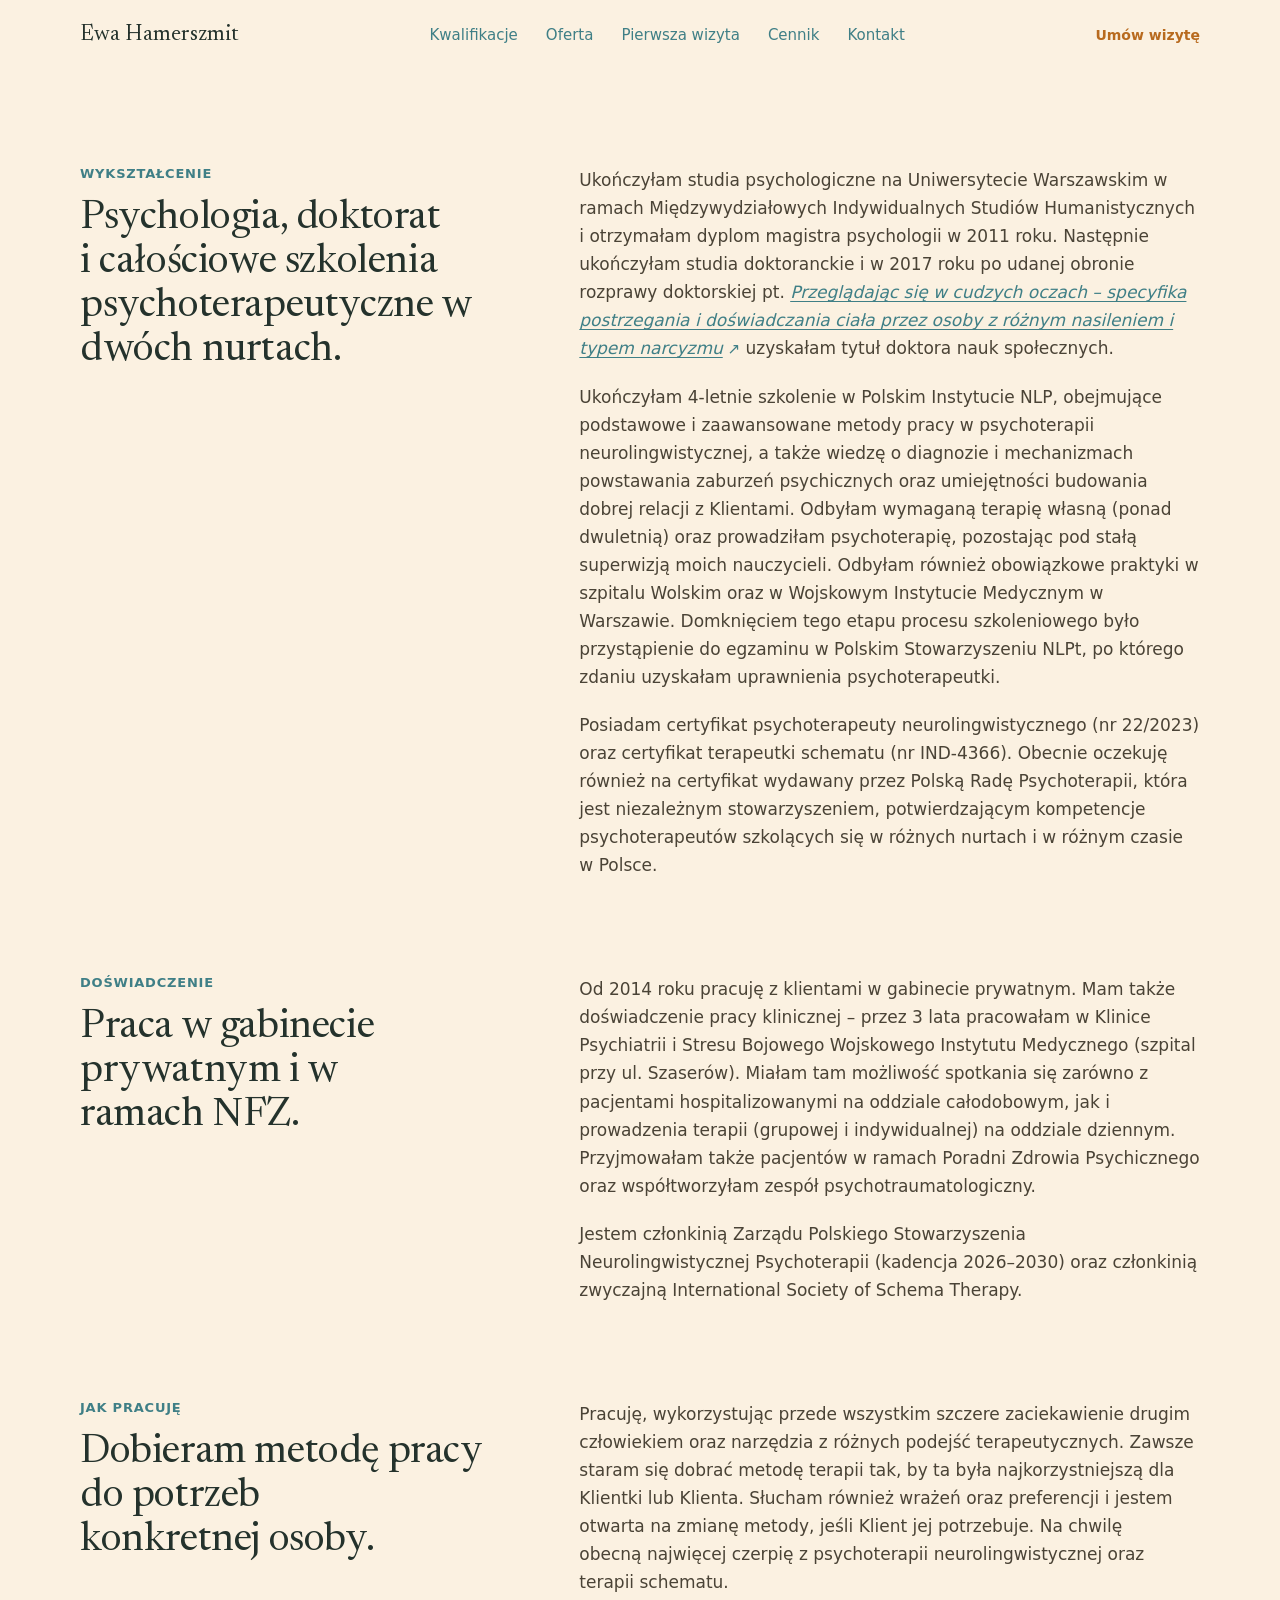
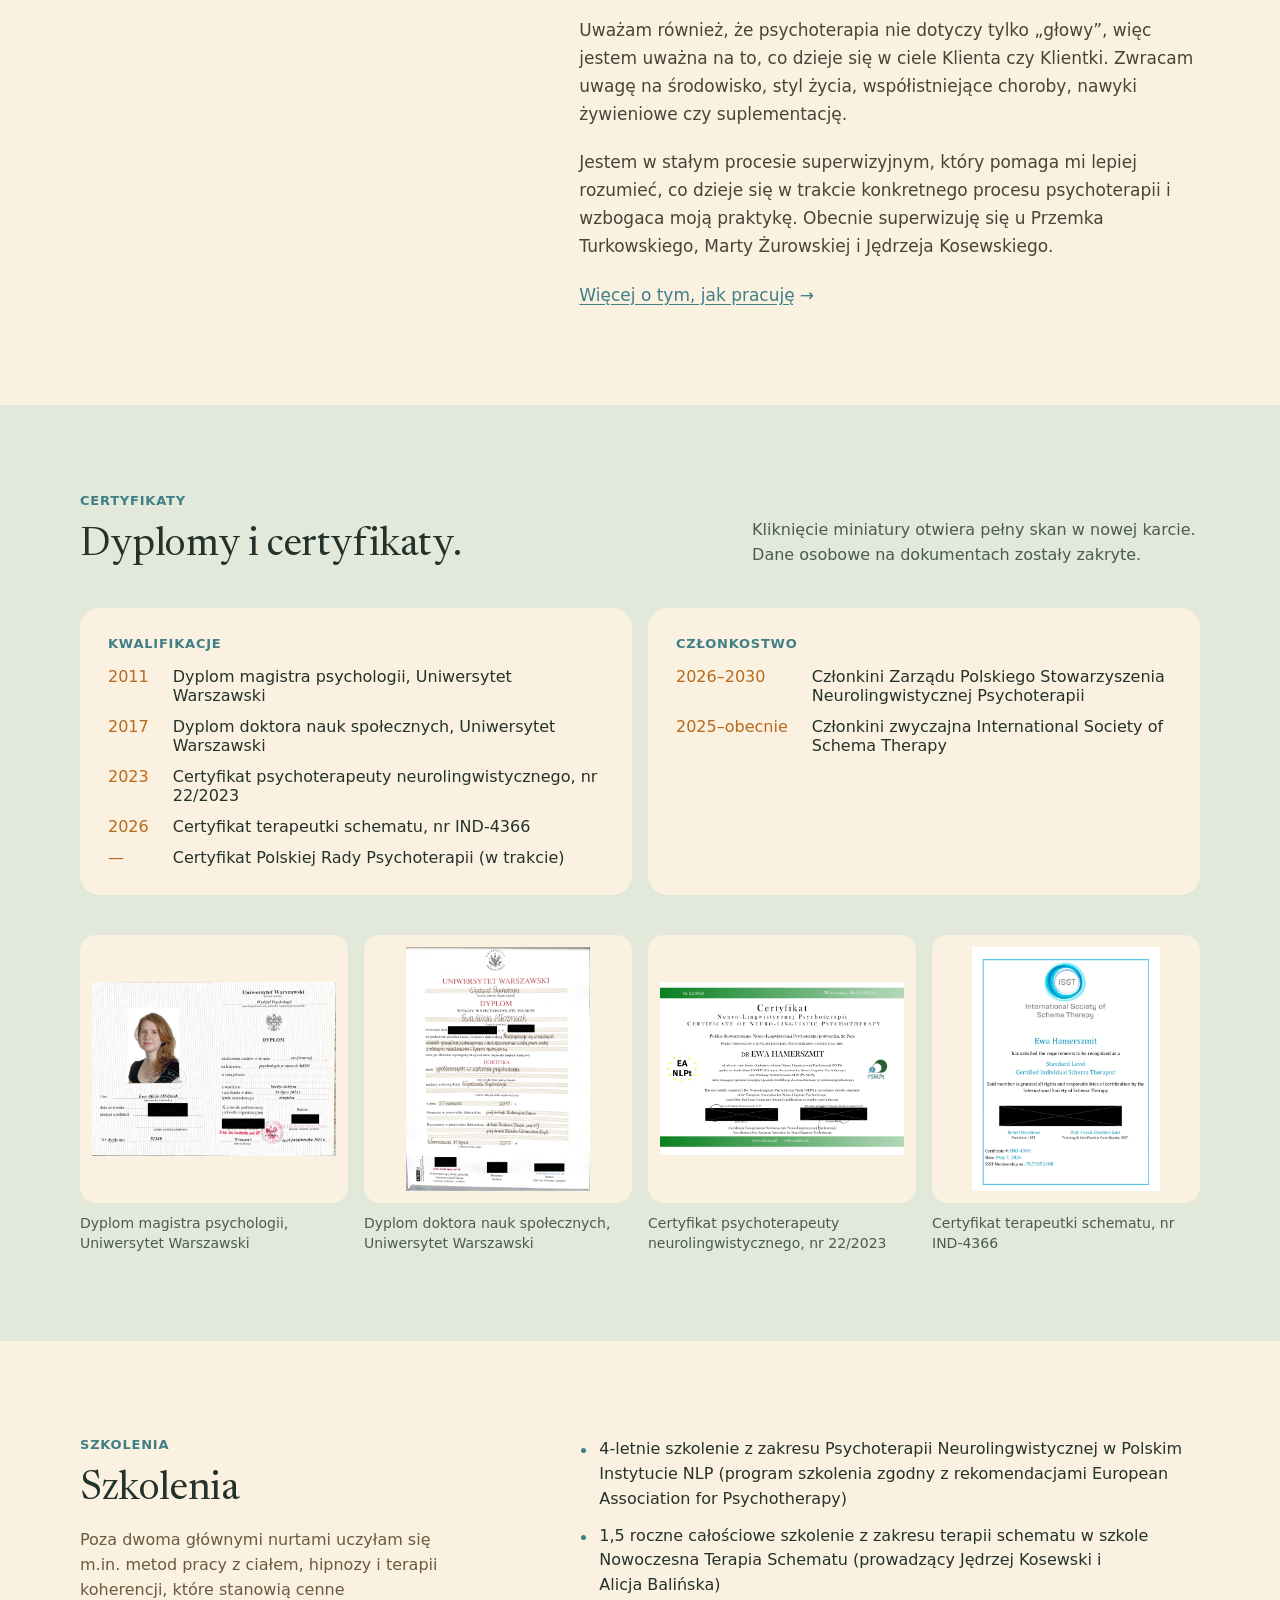
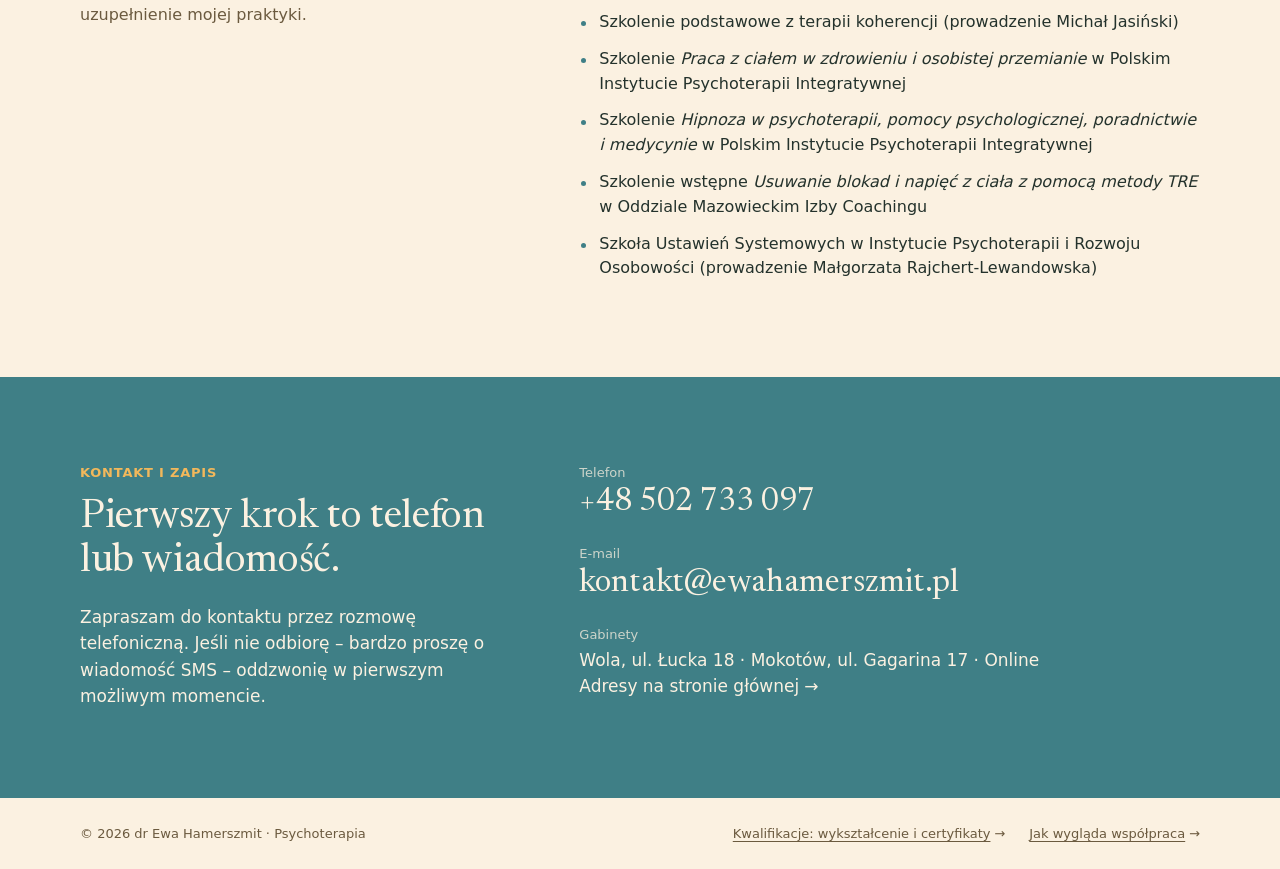
==== kwalifikacje.html @ ce5ca863 "Podstrona Kwalifikacje (dawniej O mnie), odstęp przy skoku do kotwic - o-mnie.html → kwalifikacje.ht" ====
<!DOCTYPE html>
<html lang="pl">
<head>
<meta charset="utf-8">
<meta name="viewport" content="width=device-width, initial-scale=1">

<title>Kwalifikacje — dr Ewa Hamerszmit, psycholog i psychoterapeutka</title>
<meta name="description" content="Wykształcenie, certyfikaty, szkolenia i doświadczenie kliniczne dr Ewy Hamerszmit, psycholog i psychoterapeutki (psychoterapia neurolingwistyczna, terapia schematu). Warszawa i online.">

<!-- TODO: klientka — domena ewahamerszmit.pl jeszcze niekupiona (canonical, og:url, og:image, JSON-LD) -->
<link rel="canonical" href="https://ewahamerszmit.pl/kwalifikacje.html">

<meta property="og:type" content="profile">
<meta property="og:locale" content="pl_PL">
<meta property="og:title" content="Kwalifikacje — dr Ewa Hamerszmit, psycholog i psychoterapeutka">
<meta property="og:description" content="Wykształcenie, certyfikaty, szkolenia i doświadczenie kliniczne. Psychoterapia neurolingwistyczna i terapia schematu, Warszawa i online.">
<meta property="og:url" content="https://ewahamerszmit.pl/kwalifikacje.html">
<meta property="og:image" content="https://ewahamerszmit.pl/og-image.png">
<meta name="twitter:card" content="summary">

<meta name="theme-color" content="#FBF1E1">
<link rel="icon" href="favicon.svg" type="image/svg+xml">

<link rel="preload" href="fonts/newsreader-latin.woff2" as="font" type="font/woff2" crossorigin>
<link rel="preload" href="fonts/figtree-latin.woff2" as="font" type="font/woff2" crossorigin>
<link rel="stylesheet" href="css/fonts.css">
<link rel="stylesheet" href="css/styles.css">
<script src="js/nav.js" defer></script>

<script type="application/ld+json">
{
  "@context": "https://schema.org",
  "@type": "ProfilePage",
  "url": "https://ewahamerszmit.pl/kwalifikacje.html",
  "name": "Kwalifikacje — dr Ewa Hamerszmit",
  "inLanguage": "pl",
  "mainEntity": {
    "@type": "Person",
    "@id": "https://ewahamerszmit.pl/#ewa-hamerszmit",
    "name": "Ewa Hamerszmit",
    "honorificPrefix": "dr",
    "jobTitle": "Psycholog, psychoterapeutka",
    "worksFor": { "@id": "https://ewahamerszmit.pl/#gabinet" },
    "alumniOf": { "@type": "CollegeOrUniversity", "name": "Uniwersytet Warszawski" },
    "hasCredential": [
      {
        "@type": "EducationalOccupationalCredential",
        "name": "Certyfikat psychoterapeuty neurolingwistycznego",
        "credentialCategory": "certyfikat",
        "identifier": "22/2023"
      },
      {
        "@type": "EducationalOccupationalCredential",
        "name": "Certyfikat terapeutki schematu",
        "credentialCategory": "certyfikat",
        "identifier": "IND-4366"
      }
    ],
    "memberOf": [
      { "@type": "Organization", "name": "Polskie Stowarzyszenie Neurolingwistycznej Psychoterapii" },
      { "@type": "Organization", "name": "International Society of Schema Therapy" }
    ],
    "knowsAbout": ["Psychoterapia neurolingwistyczna", "Terapia schematu"]
  }
}
</script>
</head>
<body>

<a class="skip-link" href="#tresc">Przejdź do treści</a>

<header>
  <nav class="nav wrap" id="nawigacja" aria-label="Główna nawigacja">
    <a class="nav__logo" href="index.html">Ewa Hamerszmit</a>

    <ul class="nav__links" id="menu">
      <li><a href="kwalifikacje.html" aria-current="page">Kwalifikacje</a></li>
      <li><a href="index.html#oferta">Oferta</a></li>
      <li><a href="wspolpraca.html">Pierwsza wizyta</a></li>
      <li><a href="index.html#cennik">Cennik</a></li>
      <li><a href="index.html#gabinety">Kontakt</a></li>
    </ul>

    <div class="nav__actions">
      <a class="nav__cta" href="index.html#kontakt">Umów wizytę</a>
      <!-- Przycisk menu mobilnego: odsłaniany przez js/nav.js (bez JS pozostaje ukryty) -->
      <button class="nav__toggle" type="button" aria-expanded="false" aria-controls="menu" hidden>
        <span class="nav__toggle-bars" aria-hidden="true"></span>
        <span class="visually-hidden">Menu</span>
      </button>
    </div>
  </nav>
</header>

<main id="tresc" tabindex="-1">

  <h1 class="visually-hidden">Kwalifikacje: dr Ewa Hamerszmit, psycholog i psychoterapeutka</h1>
  <!-- ===== Wykształcenie ===== -->
  <section id="wyksztalcenie" class="wrap g2 sec" aria-labelledby="wyksztalcenie-title">
    <div>
      <p class="eyebrow">WYKSZTAŁCENIE</p>
      <h2 class="h2 why__title" id="wyksztalcenie-title">Psychologia, doktorat i&nbsp;całościowe szkolenia psychoterapeutyczne w dwóch nurtach.</h2>
    </div>
    <div class="about__body">
      <p>Ukończyłam studia psychologiczne na Uniwersytecie Warszawskim w ramach Międzywydziałowych Indywidualnych Studiów Humanistycznych i otrzymałam dyplom magistra psychologii w 2011 roku. Następnie ukończyłam studia doktoranckie i w 2017 roku po udanej obronie rozprawy doktorskiej pt. <a class="link-ext" href="https://psych.strony.uw.edu.pl/wp-content/uploads/sites/98/2017/01/Streszczenie-27.pdf" rel="noopener"><cite>Przeglądając się w cudzych oczach – specyfika postrzegania i doświadczania ciała przez osoby z różnym nasileniem i typem narcyzmu</cite></a> uzyskałam tytuł doktora nauk społecznych.</p>
      <p>Ukończyłam 4-letnie szkolenie w Polskim Instytucie NLP, obejmujące podstawowe i zaawansowane metody pracy w psychoterapii neurolingwistycznej, a także wiedzę o diagnozie i mechanizmach powstawania zaburzeń psychicznych oraz umiejętności budowania dobrej relacji z Klientami. Odbyłam wymaganą terapię własną (ponad dwuletnią) oraz prowadziłam psychoterapię, pozostając pod stałą superwizją moich nauczycieli. Odbyłam również obowiązkowe praktyki w szpitalu Wolskim oraz w Wojskowym Instytucie Medycznym w Warszawie. Domknięciem tego etapu procesu szkoleniowego było przystąpienie do egzaminu w Polskim Stowarzyszeniu NLPt, po którego zdaniu uzyskałam uprawnienia psychoterapeutki.</p>
      <p>Posiadam certyfikat psychoterapeuty neurolingwistycznego (nr 22/2023) oraz certyfikat terapeutki schematu (nr IND-4366). Obecnie oczekuję również na certyfikat wydawany przez Polską Radę Psychoterapii, która jest niezależnym stowarzyszeniem, potwierdzającym kompetencje psychoterapeutów szkolących się w różnych nurtach i w różnym czasie w Polsce.</p>
    </div>
  </section>

  <!-- ===== Doświadczenie ===== -->
  <section id="doswiadczenie" class="wrap g2 sec--bottom" aria-labelledby="praktyka-title">
    <div>
      <p class="eyebrow">DOŚWIADCZENIE</p>
      <h2 class="h2 why__title" id="praktyka-title">Praca w gabinecie prywatnym i w ramach NFZ.</h2>
    </div>
    <div class="about__body">
      <!-- TODO: klientka — potwierdzić nazwę: w tekście źródłowym raz „Wojskowy”, raz „Warszawski Instytut Medyczny” (szpital przy ul. Szaserów to Wojskowy Instytut Medyczny) -->
      <p>Od 2014 roku pracuję z klientami w gabinecie prywatnym. Mam także doświadczenie pracy klinicznej – przez 3 lata pracowałam w Klinice Psychiatrii i Stresu Bojowego Wojskowego Instytutu Medycznego (szpital przy ul. Szaserów). Miałam tam możliwość spotkania się zarówno z pacjentami hospitalizowanymi na oddziale całodobowym, jak i prowadzenia terapii (grupowej i indywidualnej) na oddziale dziennym. Przyjmowałam także pacjentów w ramach Poradni Zdrowia Psychicznego oraz współtworzyłam zespół psychotraumatologiczny.</p>
      <p>Jestem członkinią Zarządu Polskiego Stowarzyszenia Neurolingwistycznej Psychoterapii (kadencja 2026–2030) oraz członkinią zwyczajną International Society of Schema Therapy.</p>
    </div>
  </section>

  <!-- ===== Jak pracuję ===== -->
  <section id="jak-pracuje" class="wrap g2 sec--bottom" aria-labelledby="jak-pracuje-title">
    <div>
      <p class="eyebrow">JAK PRACUJĘ</p>
      <h2 class="h2 why__title" id="jak-pracuje-title">Dobieram metodę pracy do potrzeb konkretnej&nbsp;osoby.</h2>
    </div>
    <div class="about__body">
      <p>Pracuję, wykorzystując przede wszystkim szczere zaciekawienie drugim człowiekiem oraz narzędzia z różnych podejść terapeutycznych. Zawsze staram się dobrać metodę terapii tak, by ta była najkorzystniejszą dla Klientki lub Klienta. Słucham również wrażeń oraz preferencji i jestem otwarta na zmianę metody, jeśli Klient jej potrzebuje. Na chwilę obecną najwięcej czerpię z psychoterapii neurolingwistycznej oraz terapii schematu.</p>
      <p>Uważam również, że psychoterapia nie dotyczy tylko „głowy”, więc jestem uważna na to, co dzieje się w ciele Klienta czy Klientki. Zwracam uwagę na środowisko, styl życia, współistniejące choroby, nawyki żywieniowe czy suplementację.</p>
      <p>Jestem w stałym procesie superwizyjnym, który pomaga mi lepiej rozumieć, co dzieje się w trakcie konkretnego procesu psychoterapii i wzbogaca moją praktykę. Obecnie superwizuję się u Przemka Turkowskiego, Marty Żurowskiej i Jędrzeja Kosewskiego.</p>
      <p><a class="link-page" href="index.html#jak-pracuje">Więcej o tym, jak pracuję</a></p>
    </div>
  </section>

  <!-- ===== Dyplomy i certyfikaty (pas pełnej szerokości, jak Oferta) ===== -->
  <section id="certyfikaty" class="band band--mint" aria-labelledby="certyfikaty-title">
    <div class="wrap">
      <div class="offer__head">
        <div>
          <p class="eyebrow">CERTYFIKATY</p>
          <h2 class="h2" id="certyfikaty-title">Dyplomy i&nbsp;certyfikaty.</h2>
        </div>
        <p class="offer__intro">Kliknięcie miniatury otwiera pełny skan w nowej karcie. Dane osobowe na dokumentach zostały zakryte.</p>
      </div>

      <div class="offer offer--2">
        <div class="card">
          <h3 class="eyebrow" id="kwalifikacje-title">KWALIFIKACJE</h3>
          <dl class="edu__list" aria-labelledby="kwalifikacje-title">
            <dt>2011</dt>
            <dd>Dyplom magistra psychologii, Uniwersytet Warszawski</dd>
            <dt>2017</dt>
            <dd>Dyplom doktora nauk społecznych, Uniwersytet Warszawski</dd>
            <dt>2023</dt>
            <dd>Certyfikat psychoterapeuty neurolingwistycznego, nr 22/2023</dd>
            <dt>2026</dt>
            <dd>Certyfikat terapeutki schematu, nr IND-4366</dd>
            <!-- TODO: klientka — certyfikat Polskiej Rady Psychoterapii: po otrzymaniu wpisać rok i numer, dodać skan do galerii -->
            <dt>—</dt>
            <dd>Certyfikat Polskiej Rady Psychoterapii (w trakcie)</dd>
          </dl>
        </div>
        <div class="card">
          <h3 class="eyebrow" id="czlonkostwo-title">CZŁONKOSTWO</h3>
          <dl class="edu__list" aria-labelledby="czlonkostwo-title">
            <dt>2026–2030</dt>
            <dd>Członkini Zarządu Polskiego Stowarzyszenia Neurolingwistycznej Psychoterapii</dd>
            <dt>2025–obecnie</dt>
            <dd>Członkini zwyczajna International Society of Schema Therapy</dd>
          </dl>
        </div>
      </div>

      <!-- Skany: WebP spłaszczone z PDF-ów (zakrycia wtopione w obraz, bez metadanych). Oryginałów PDF nie dodawać do repo. -->
      <ul class="certs">
        <li>
          <figure class="cert">
            <a class="cert__thumb" href="img/certyfikaty/dyplom-magistra.webp" target="_blank" rel="noopener">
              <img src="img/certyfikaty/dyplom-magistra.webp" alt="" width="1600" height="1141" loading="lazy" decoding="async">
              <span class="visually-hidden">Skan: dyplom magistra psychologii (otwiera się w nowej karcie)</span>
            </a>
            <figcaption>Dyplom magistra psychologii, Uniwersytet Warszawski</figcaption>
          </figure>
        </li>
        <li>
          <figure class="cert">
            <a class="cert__thumb" href="img/certyfikaty/dyplom-doktora.webp" target="_blank" rel="noopener">
              <img src="img/certyfikaty/dyplom-doktora.webp" alt="" width="1207" height="1600" loading="lazy" decoding="async">
              <span class="visually-hidden">Skan: dyplom doktora nauk społecznych (otwiera się w nowej karcie)</span>
            </a>
            <figcaption>Dyplom doktora nauk społecznych, Uniwersytet Warszawski</figcaption>
          </figure>
        </li>
        <li>
          <figure class="cert">
            <a class="cert__thumb" href="img/certyfikaty/certyfikat-nlpt.webp" target="_blank" rel="noopener">
              <img src="img/certyfikaty/certyfikat-nlpt.webp" alt="" width="1600" height="1130" loading="lazy" decoding="async">
              <span class="visually-hidden">Skan: certyfikat psychoterapeuty neurolingwistycznego (otwiera się w nowej karcie)</span>
            </a>
            <figcaption>Certyfikat psychoterapeuty neurolingwistycznego, nr 22/2023</figcaption>
          </figure>
        </li>
        <li>
          <figure class="cert">
            <a class="cert__thumb" href="img/certyfikaty/certyfikat-terapia-schematu.webp" target="_blank" rel="noopener">
              <img src="img/certyfikaty/certyfikat-terapia-schematu.webp" alt="" width="1236" height="1600" loading="lazy" decoding="async">
              <span class="visually-hidden">Skan: certyfikat terapeutki schematu (otwiera się w nowej karcie)</span>
            </a>
            <figcaption>Certyfikat terapeutki schematu, nr IND-4366</figcaption>
          </figure>
        </li>
      </ul>
    </div>
  </section>

  <!-- ===== Szkolenia ===== -->
  <section id="szkolenia" class="wrap g2 sec" aria-labelledby="szkolenia-title">
    <div>
      <p class="eyebrow">SZKOLENIA</p>
      <h2 class="h2 why__title" id="szkolenia-title">Szkolenia</h2>
      <p class="why__note">Poza dwoma głównymi nurtami uczyłam się m.in. metod pracy z ciałem, hipnozy i terapii koherencji, które stanowią cenne uzupełnienie mojej praktyki.</p>
    </div>
    <ul class="bullets">
      <li>4-letnie szkolenie z zakresu Psychoterapii Neurolingwistycznej w Polskim Instytucie NLP (program szkolenia zgodny z rekomendacjami European Association for Psychotherapy)</li>
      <li>1,5 roczne całościowe szkolenie z zakresu terapii schematu w szkole Nowoczesna Terapia Schematu (prowadzący Jędrzej Kosewski i Alicja Balińska)</li>
      <li>Szkolenie podstawowe z terapii koherencji (prowadzenie Michał Jasiński)</li>
      <li>Szkolenie <cite>Praca z ciałem w zdrowieniu i osobistej przemianie</cite> w Polskim Instytucie Psychoterapii Integratywnej</li>

      <li>Szkolenie <cite>Hipnoza w psychoterapii, pomocy psychologicznej, poradnictwie i medycynie</cite> w Polskim Instytucie Psychoterapii Integratywnej</li>
      <li>Szkolenie wstępne <cite>Usuwanie blokad i napięć z ciała z pomocą metody TRE</cite> w Oddziale Mazowieckim Izby Coachingu</li>
      <li>Szkoła Ustawień Systemowych w Instytucie Psychoterapii i Rozwoju Osobowości (prowadzenie Małgorzata Rajchert-Lewandowska)</li>
    </ul>
  </section>

  <!-- ===== Kontakt (pas pełnej szerokości, jak #kontakt na stronie głównej) ===== -->
  <section id="kontakt" class="band band--teal" aria-labelledby="kontakt-title">
    <div class="wrap g2">
      <div>
        <p class="eyebrow eyebrow--on-teal">KONTAKT I ZAPIS</p>
        <h2 class="h2 contact__title" id="kontakt-title">Pierwszy krok to telefon lub&nbsp;wiadomość.</h2>
        <p class="contact__intro">Zapraszam do kontaktu przez rozmowę telefoniczną. Jeśli nie odbiorę – bardzo proszę o wiadomość SMS – oddzwonię w pierwszym możliwym momencie.</p>
      </div>
      <address class="contact__list">
        <div>
          <div class="contact__label">Telefon</div>
          <!-- TODO: klientka — potwierdzić, że numer BLIK to też numer kontaktowy -->
          <a class="contact__link" href="tel:+48502733097">+48 502 733 097</a>
        </div>
        <div>
          <div class="contact__label">E-mail</div>
          <!-- TODO: klientka — domena do kupienia; ustawić przekierowanie na skrzynkę Gmail -->
          <a class="contact__link contact__link--mail" href="mailto:kontakt@ewahamerszmit.pl">kontakt@ewahamerszmit.pl</a>
        </div>
        <div>
          <div class="contact__label">Gabinety</div>
          <div class="contact__address">Wola, ul. Łucka 18 · Mokotów, ul. Gagarina 17 · Online<br><a class="contact__more link-page" href="index.html#gabinety">Adresy na stronie głównej</a></div>
        </div>
      </address>
    </div>
  </section>

</main>

<footer class="footer">
  <span>© 2026 dr Ewa Hamerszmit · Psychoterapia</span>
  <nav class="footer__links" aria-label="Więcej informacji">
    <a class="link-page" href="kwalifikacje.html" aria-current="page">Kwalifikacje: wykształcenie i certyfikaty</a>
    <a class="link-page" href="wspolpraca.html">Jak wygląda współpraca</a>
  </nav>
</footer>

</body>
</html>
---- css/fonts.css ----
/*
  Fonty hostowane lokalnie (bez połączeń z Google Fonts).
  Źródło: Google Fonts (licencja SIL Open Font License 1.1), pliki woff2 typu variable.
  - Newsreader: oś opsz 6..72 (optical size, włączana automatycznie przez font-optical-sizing: auto),
    wght 300..600, kroje normal i italic.
  - Figtree: wght 400..600.
  Subsety: latin + latin-ext (polskie znaki ą ć ę ł ń ś ź ż są w latin-ext, „ó” w latin).
*/

/* Newsreader — normal, latin-ext */
@font-face {
  font-family: 'Newsreader';
  font-style: normal;
  font-weight: 300 600;
  font-display: swap;
  src: url('../fonts/newsreader-latin-ext.woff2') format('woff2');
  unicode-range: U+0100-02BA, U+02BD-02C5, U+02C7-02CC, U+02CE-02D7, U+02DD-02FF, U+0304, U+0308, U+0329, U+1D00-1DBF, U+1E00-1E9F, U+1EF2-1EFF, U+2020, U+20A0-20AB, U+20AD-20C0, U+2113, U+2C60-2C7F, U+A720-A7FF;
}

/* Newsreader — normal, latin */
@font-face {
  font-family: 'Newsreader';
  font-style: normal;
  font-weight: 300 600;
  font-display: swap;
  src: url('../fonts/newsreader-latin.woff2') format('woff2');
  unicode-range: U+0000-00FF, U+0131, U+0152-0153, U+02BB-02BC, U+02C6, U+02DA, U+02DC, U+0304, U+0308, U+0329, U+2000-206F, U+20AC, U+2122, U+2191, U+2193, U+2212, U+2215, U+FEFF, U+FFFD;
}

/* Newsreader — italic, latin-ext */
@font-face {
  font-family: 'Newsreader';
  font-style: italic;
  font-weight: 300 600;
  font-display: swap;
  src: url('../fonts/newsreader-italic-latin-ext.woff2') format('woff2');
  unicode-range: U+0100-02BA, U+02BD-02C5, U+02C7-02CC, U+02CE-02D7, U+02DD-02FF, U+0304, U+0308, U+0329, U+1D00-1DBF, U+1E00-1E9F, U+1EF2-1EFF, U+2020, U+20A0-20AB, U+20AD-20C0, U+2113, U+2C60-2C7F, U+A720-A7FF;
}

/* Newsreader — italic, latin */
@font-face {
  font-family: 'Newsreader';
  font-style: italic;
  font-weight: 300 600;
  font-display: swap;
  src: url('../fonts/newsreader-italic-latin.woff2') format('woff2');
  unicode-range: U+0000-00FF, U+0131, U+0152-0153, U+02BB-02BC, U+02C6, U+02DA, U+02DC, U+0304, U+0308, U+0329, U+2000-206F, U+20AC, U+2122, U+2191, U+2193, U+2212, U+2215, U+FEFF, U+FFFD;
}

/* Figtree — normal, latin-ext */
@font-face {
  font-family: 'Figtree';
  font-style: normal;
  font-weight: 400 600;
  font-display: swap;
  src: url('../fonts/figtree-latin-ext.woff2') format('woff2');
  unicode-range: U+0100-02BA, U+02BD-02C5, U+02C7-02CC, U+02CE-02D7, U+02DD-02FF, U+0304, U+0308, U+0329, U+1D00-1DBF, U+1E00-1E9F, U+1EF2-1EFF, U+2020, U+20A0-20AB, U+20AD-20C0, U+2113, U+2C60-2C7F, U+A720-A7FF;
}

/* Figtree — normal, latin */
@font-face {
  font-family: 'Figtree';
  font-style: normal;
  font-weight: 400 600;
  font-display: swap;
  src: url('../fonts/figtree-latin.woff2') format('woff2');
  unicode-range: U+0000-00FF, U+0131, U+0152-0153, U+02BB-02BC, U+02C6, U+02DA, U+02DC, U+0304, U+0308, U+0329, U+2000-206F, U+20AC, U+2122, U+2191, U+2193, U+2212, U+2215, U+FEFF, U+FFFD;
}
---- css/styles.css ----
/* ==========================================================================
   Strona psychoterapeutki — style główne
   Wartości (kolory, rozmiary, odstępy, breakpointy) 1:1 z handoffu projektowego.
   Breakpointy: 760px (układ 1-kolumnowy, menu mobilne, oferta i karty gabinetów
   1 kolumna, lista zagadnień 1 kolumna, galeria certyfikatów 2 kolumny).
   Wcześniejsze 1040px i 560px (oferta 4→2→1) zniknęły razem z czwartą kartą.
   ========================================================================== */

/* ---------- Tokeny ---------- */
:root {
  --teal: #3F7F86;            /* kolor główny: eyebrow, linki nav, kursywa H1, karta Konsultacja, tło Kontakt */
  --bg: #FBF1E1;              /* tło strony */
  --mint: #E3E9DA;            /* tło sekcji Oferta */
  --row: #F6E8D0;             /* tło wierszy cennika (oraz pustych slotów na zdjęcia) */
  --cta: #D97E22;             /* przycisk CTA */
  --cta-hover: #B86A1E;       /* hover CTA, eyebrow hero, numery, lata, podpisy */
  --eyebrow-on-teal: #F2B85B; /* eyebrow na tle teal */
  --ink: #24322C;             /* tekst główny */
  --body: #4A4336;            /* tekst akapitów */
  --lead: #5A4E3C;            /* lead w hero */
  --on-mint: #4A5B53;         /* tekst na tle mięty */
  --muted: #6B5A3F;           /* tekst przygaszony */
  --quote: #3A4A42;           /* cytaty */
  --line: #E6D6BC;            /* linie podziału */

  --serif: 'Newsreader', Georgia, 'Times New Roman', serif;
  --sans: 'Figtree', system-ui, -apple-system, 'Segoe UI', Roboto, Arial, sans-serif;

  --container: 1120px;        /* szerokość treści (bez paddingu bocznego), jak w prototypie */
  --gutter: 32px;
}

/* ---------- Krótki reset ---------- */
*, *::before, *::after { box-sizing: border-box; }
html { -webkit-text-size-adjust: 100%; text-size-adjust: 100%; }
body, h1, h2, h3, p, ul, ol, dl, dd, figure, blockquote, address { margin: 0; }
ul, ol { padding: 0; list-style: none; }
img { display: block; max-width: 100%; height: auto; }
button { font: inherit; color: inherit; }
address { font-style: normal; }

/* Atrybut hidden zawsze wygrywa (m.in. sekcja Opinie, przycisk menu bez JS). */
[hidden] { display: none !important; }

body {
  background: var(--bg);
  color: var(--ink);
  font-family: var(--sans);
  font-optical-sizing: auto;
  -webkit-font-smoothing: antialiased;
  -moz-osx-font-smoothing: grayscale;
}

a { color: var(--ink); }
a:hover { color: var(--teal); }

:focus-visible {
  outline: 2px solid var(--teal);
  outline-offset: 3px;
  border-radius: 4px;
}
/* Na tle teal obwódka w kolorze tła strony, żeby była widoczna. */
.band--teal :focus-visible,
.card--accent :focus-visible { outline-color: var(--bg); }

/* ---------- Pomocnicze ---------- */
.wrap {
  max-width: calc(var(--container) + 2 * var(--gutter));
  margin: 0 auto;
  padding: 0 var(--gutter);
}

.visually-hidden {
  position: absolute !important;
  width: 1px; height: 1px;
  padding: 0; margin: -1px;
  overflow: hidden; clip: rect(0 0 0 0);
  white-space: nowrap; border: 0;
}

.skip-link {
  position: absolute;
  left: 16px; top: -100px;
  z-index: 10;
  background: var(--teal);
  color: var(--bg);
  font-size: 15px;
  font-weight: 600;
  padding: 12px 20px;
  border-radius: 999px;
  text-decoration: none;
}
.skip-link:focus { top: 16px; }
.skip-link:hover { color: var(--bg); }
.skip-link:focus-visible { outline-color: var(--ink); }


/* Siatka 5/7 (domyślna) i 7/5 (hero) */
.g2 {
  display: grid;
  grid-template-columns: minmax(0, 5fr) minmax(0, 7fr);
  gap: 56px;
  align-items: start;
}

/* Sekcje: 96px pionowo */
.sec { padding-top: 96px; padding-bottom: 96px; }
.sec--bottom { padding-bottom: 96px; }
/* Skok do kotwicy: sekcje bez górnego paddingu nie przyklejają się do górnej krawędzi okna */
.sec--bottom[id] { scroll-margin-top: 48px; }

/* Pasy pełnej szerokości: 88px pionowo */
.band { padding-top: 88px; padding-bottom: 88px; }
.band--mint { background: var(--mint); }
.band--teal { background: var(--teal); color: var(--bg); }

/* Eyebrow */
.eyebrow {
  font-family: var(--sans);
  font-size: 13px;
  font-weight: 600;
  letter-spacing: .06em;
  line-height: normal;
  text-transform: uppercase;
  color: var(--teal);
  margin: 0 0 16px;
}
.eyebrow--hero { color: var(--cta-hover); margin-bottom: 20px; text-wrap: pretty; }
.eyebrow--on-teal { color: var(--eyebrow-on-teal); }

/* H2 sekcji */
.h2 {
  font-family: var(--serif);
  font-weight: 400;
  font-size: 40px;
  line-height: 1.1;
  letter-spacing: -.01em;
  margin: 0;
  text-wrap: pretty;
}

/* Sloty na portrety (do czasu dostarczenia zdjęć przez klientkę) */
.portrait {
  position: relative;
  background: var(--row);
  border-radius: 24px;
  overflow: hidden;
}
.portrait img {
  width: 100%;
  height: 100%;
  object-fit: cover;
  border-radius: inherit;
}
.portrait--hero { aspect-ratio: 4 / 5; }
.portrait--about { aspect-ratio: 1 / 1; max-width: 320px; }

/* ==========================================================================
   Nawigacja
   ========================================================================== */
.nav {
  display: flex;
  justify-content: space-between;
  align-items: center;
  flex-wrap: wrap;
  gap: 24px;
  padding-top: 24px;
  padding-bottom: 24px;
}

.nav__logo {
  font-family: var(--serif);
  font-size: 22px;
  text-decoration: none;
}

.nav__links {
  display: flex;
  flex-wrap: wrap;
  gap: 28px;
  font-size: 15px;
  color: var(--teal);
}
.nav__links a { color: inherit; text-decoration: none; }

.nav__actions {
  display: flex;
  align-items: center;
  gap: 12px;
}

.nav__cta {
  font-size: 14px;
  font-weight: 600;
  color: var(--cta-hover);
  text-decoration: none;
  white-space: nowrap;
}
.nav__cta:hover { color: var(--cta-hover); }

/* Przycisk menu (hamburger) — widoczny tylko ≤760px i tylko z JS */
.nav__toggle {
  display: none;
  align-items: center;
  justify-content: center;
  width: 44px;
  height: 44px;
  margin-right: -10px;
  padding: 0;
  background: transparent;
  border: 0;
  border-radius: 999px;
  cursor: pointer;
  color: var(--ink);
}
.nav__toggle-bars,
.nav__toggle-bars::before,
.nav__toggle-bars::after {
  display: block;
  width: 22px;
  height: 2px;
  background: currentColor;
  border-radius: 2px;
}
.nav__toggle-bars { position: relative; }
.nav__toggle-bars::before,
.nav__toggle-bars::after {
  content: '';
  position: absolute;
  left: 0;
}
.nav__toggle-bars::before { top: -7px; }
.nav__toggle-bars::after { top: 7px; }

/* Stan otwarty: ikona zmienia się w „X” (bez animacji) */
.nav__toggle[aria-expanded="true"] .nav__toggle-bars { background: transparent; }
.nav__toggle[aria-expanded="true"] .nav__toggle-bars::before { top: 0; transform: rotate(45deg); }
.nav__toggle[aria-expanded="true"] .nav__toggle-bars::after { top: 0; transform: rotate(-45deg); }

/* ==========================================================================
   Hero
   ========================================================================== */
.hero {
  grid-template-columns: minmax(0, 7fr) minmax(0, 5fr);
  align-items: center;
  padding-top: 48px;
}

.hero__title {
  font-family: var(--serif);
  font-weight: 400;
  font-size: clamp(38px, 5vw, 58px);
  line-height: 1.05;
  letter-spacing: -.015em;
  margin: 0 0 24px;
  text-wrap: pretty;
}
.hero__title em { color: var(--teal); }

.hero__lead {
  font-size: 18px;
  line-height: 1.55;
  color: var(--lead);
  margin: 0 0 32px;
  max-width: 46ch;
  text-wrap: pretty;
}

.hero__actions {
  display: flex;
  flex-wrap: wrap;
  align-items: center;
  gap: 16px;
}

.btn {
  display: inline-block;
  background: var(--cta);
  color: var(--bg);
  font-size: 16px;
  font-weight: 600;
  padding: 16px 28px;
  border-radius: 999px;
  text-decoration: none;
}
.btn:hover { background: var(--cta-hover); color: var(--bg); }

.hero__phone {
  font-size: 16px;
  color: var(--teal);
  text-decoration: none;
}

/* ==========================================================================
   O mnie
   ========================================================================== */
.about__title { margin-bottom: 24px; }

.about__body {
  display: flex;
  flex-direction: column;
  gap: 20px;
  font-size: 17px;
  line-height: 1.65;
  color: var(--body);
  text-wrap: pretty;
}

.edu {
  margin-top: 12px;
  border-top: 1px solid var(--line);
  padding-top: 28px;
}

.edu__list {
  display: grid;
  grid-template-columns: auto minmax(0, 1fr);
  gap: 12px 24px;
  font-size: 16px;
}
.edu__list dt { color: var(--cta-hover); font-variant-numeric: tabular-nums; }
.edu__list dd { margin: 0; }

.edu__note {
  margin-top: 20px;
  font-size: 15px;
  color: var(--muted);
}

/* ==========================================================================
   Oferta
   ========================================================================== */
.offer__head {
  display: flex;
  justify-content: space-between;
  align-items: end;
  flex-wrap: wrap;
  gap: 32px;
  margin-bottom: 40px;
}

.offer__intro {
  max-width: 44ch;
  font-size: 16px;
  line-height: 1.55;
  color: var(--on-mint);
  text-wrap: pretty;
}

.offer {
  display: grid;
  grid-template-columns: repeat(3, minmax(0, 1fr));
  gap: 16px;
}

.card {
  background: var(--bg);
  border-radius: 20px;
  padding: 28px;
}
.card__title {
  font-family: var(--serif);
  font-weight: 400;
  font-size: 26px;
  margin: 0 0 10px;
  text-wrap: pretty;
}
.card__text {
  font-size: 15px;
  line-height: 1.55;
  color: var(--on-mint);
}
.card--accent { background: var(--teal); color: var(--bg); }
.card--accent .card__text { color: inherit; }

/* Z czym można przyjść: lista pod kartami, w tym samym pasie mięty */
.concerns { margin-top: 40px; }

/* Lista z minimalnymi kropkami (zagadnienia w Ofercie, wyjątki od tajemnicy na podstronie) */
.bullets {
  display: grid;
  gap: 12px;
  font-size: 16px;
  line-height: 1.55;
  text-wrap: pretty;
}
.bullets li {
  position: relative;
  padding-left: 20px;
}
.bullets li::before {
  content: '';
  position: absolute;
  left: 2px;
  top: .7em;
  width: 5px;
  height: 5px;
  border-radius: 50%;
  background: var(--teal);
}
.bullets--2col { grid-template-columns: repeat(2, minmax(0, 1fr)); gap: 12px 48px; }
.concerns .bullets { color: var(--on-mint); }

/* ==========================================================================
   Pierwsza wizyta
   ========================================================================== */
.steps { display: grid; }

.step {
  display: grid;
  grid-template-columns: 48px minmax(0, 1fr);
  gap: 20px;
  padding: 24px 0;
  border-top: 1px solid var(--line);
}
.step:last-child { border-bottom: 1px solid var(--line); }

.step__num {
  font-family: var(--serif);
  font-size: 28px;
  color: var(--cta-hover);
  font-variant-numeric: tabular-nums;
}
.step__title {
  font-family: var(--sans);
  font-size: 18px;
  font-weight: 500;
  margin: 0 0 6px;
}
.step__text {
  font-size: 16px;
  line-height: 1.55;
  color: var(--body);
}

/* ==========================================================================
   Rozmowa z człowiekiem (#dlaczego) — komponent kroków bez numerów
   ========================================================================== */
.why__title { margin-bottom: 16px; }

.steps--plain .step {
  grid-template-columns: minmax(0, 1fr);
  gap: 0;
}

.why__outro {
  margin-top: 24px;
  font-size: 16px;
  line-height: 1.55;
  color: var(--muted);
  text-wrap: pretty;
}

/* ==========================================================================
   Cennik
   ========================================================================== */
.pricing__title { margin-bottom: 16px; }

.pricing__note,
.why__note {
  font-size: 16px;
  line-height: 1.55;
  color: var(--muted);
  max-width: 36ch;
  text-wrap: pretty;
}

.prices { display: grid; gap: 12px; }

.price {
  display: flex;
  justify-content: space-between;
  align-items: baseline;
  gap: 24px;
  background: var(--row);
  border-radius: 16px;
  padding: 22px 28px;
}
.price__name { font-size: 18px; font-weight: 500; }
.price__meta { font-size: 14px; color: var(--muted); }
.price__amount {
  font-family: var(--serif);
  font-size: 28px;
  white-space: nowrap;
  font-variant-numeric: tabular-nums;
}

/* ==========================================================================
   Opinie (sekcja domyślnie ukryta atrybutem hidden w HTML)
   ========================================================================== */
.reviews__label { margin-bottom: 32px; }

.reviews {
  display: grid;
  grid-template-columns: repeat(auto-fit, minmax(280px, 1fr));
  gap: 32px 48px;
}

.review blockquote {
  font-family: var(--serif);
  font-size: 22px;
  line-height: 1.4;
  font-style: italic;
  color: var(--quote);
  text-wrap: pretty;
}
.review figcaption {
  font-family: var(--sans);
  font-style: normal;
  font-size: 14px;
  color: var(--cta-hover);
  margin-top: 14px;
}

/* ==========================================================================
   Gabinety
   ========================================================================== */
.places__head { margin-bottom: 48px; }
.places__title { margin-bottom: 16px; }

.places__intro {
  font-size: 17px;
  line-height: 1.6;
  color: var(--body);
  max-width: 38ch;
  text-wrap: pretty;
}

/* Mapa: statyczny obrazek z OSM + pinezki HTML pozycjonowane procentowo (--x, --y) */
.map__frame {
  position: relative;
  aspect-ratio: 4 / 3;
  border-radius: 24px;
  overflow: hidden;
  background: var(--row);
}
.map__frame img {
  width: 100%;
  height: 100%;
  object-fit: cover;
}

.pin {
  position: absolute;
  left: var(--x);
  top: var(--y);
  /* punkt kotwiczenia = czubek ogonka pod kołem */
  transform: translate(-50%, calc(-100% - 7px));
  display: flex;
  align-items: center;
  justify-content: center;
  width: 32px;
  height: 32px;
  border-radius: 50%;
  background: var(--cta);
  border: 2px solid var(--bg);
  color: var(--bg);
  font-family: var(--serif);
  font-size: 18px;
  line-height: 1;
  text-decoration: none;
  font-variant-numeric: tabular-nums;
}
/* Ogonek: trójkąt w kolorze pinezki z obrysem w kolorze tła */
.pin::before,
.pin::after {
  content: '';
  position: absolute;
  left: 50%;
  transform: translateX(-50%);
  border-style: solid;
  border-color: transparent;
}
.pin::before {               /* obrys */
  top: 100%;
  border-width: 9px 7px 0;
  border-top-color: var(--bg);
}
.pin::after {                /* wypełnienie */
  top: calc(100% - 1px);
  border-width: 6px 5px 0;
  border-top-color: var(--cta);
}
.pin:hover { background: var(--cta-hover); color: var(--bg); }
.pin:hover::after { border-top-color: var(--cta-hover); }
.pin:focus-visible {
  outline: 2px solid var(--ink);
  outline-offset: 2px;
  border-radius: 50%;
}

.map__credit {
  margin-top: 10px;
  font-size: 12px;
  color: var(--muted);
}
.map__credit a { color: inherit; }
.map__credit a:hover { color: var(--teal); }

/* Karty gabinetów */
.places {
  display: grid;
  grid-template-columns: repeat(3, minmax(0, 1fr));
  gap: 16px;
}

.place {
  display: flex;
  flex-direction: column;
  align-items: flex-start;
  background: var(--row);
  border-radius: 20px;
  padding: 28px;
  scroll-margin-top: 24px;
}
.place__num {
  font-family: var(--serif);
  font-size: 28px;
  line-height: 1;
  color: var(--cta-hover);
  font-variant-numeric: tabular-nums;
  margin-bottom: 16px;
}
.place__title {
  font-family: var(--serif);
  font-weight: 400;
  font-size: 26px;
  margin: 0 0 10px;
}
.place__address {
  font-size: 16px;
  line-height: 1.55;
  color: var(--body);
  text-wrap: pretty;
}
.place__hours {
  margin-top: 16px;
  padding-top: 16px;
  border-top: 1px solid var(--line);
  align-self: stretch;
  font-size: 15px;
  line-height: 1.5;
  color: var(--body);
  font-variant-numeric: tabular-nums;
}
.place__hours dd { margin: 0; color: var(--ink); font-weight: 500; }
.place__link {
  margin-top: auto;
  padding-top: 20px;
  font-size: 15px;
  font-weight: 500;
  color: var(--teal);
  text-underline-offset: 3px;
}
.place__link:hover { color: var(--cta-hover); }

/* ==========================================================================
   Kontakt
   ========================================================================== */
.contact__title { margin-bottom: 20px; }

.contact__intro {
  font-size: 17px;
  line-height: 1.55;
  max-width: 40ch;
  text-wrap: pretty;
}

.contact__list {
  display: grid;
  gap: 28px;
  align-content: start;
}

.contact__label {
  font-size: 13px;
  opacity: .75;
  margin-bottom: 6px;
}

.contact__link {
  font-family: var(--serif);
  font-size: 32px;
  color: var(--bg);
  text-decoration: none;
}
.contact__link:hover { color: var(--bg); }
.contact__link--mail { word-break: break-word; }

.contact__address {
  font-size: 17px;
  line-height: 1.5;
}
.contact__more { color: inherit; text-decoration: none; }
.contact__more:hover { color: inherit; text-decoration: underline; text-underline-offset: 3px; }

/* Link tekstowy do podstron (jak „Jak dojechać” w Gabinetach) */
.text-link {
  display: inline-block;
  margin-top: 24px;
  font-size: 15px;
  font-weight: 500;
  color: var(--teal);
  text-underline-offset: 3px;
}
.text-link:hover { color: var(--cta-hover); }
.edu .text-link { margin-top: 12px; }

/* ==========================================================================
   Stopka
   ========================================================================== */
.footer {
  display: flex;
  justify-content: space-between;
  flex-wrap: wrap;
  gap: 16px;
  max-width: calc(var(--container) + 2 * var(--gutter));
  margin: 0 auto;
  padding: 28px var(--gutter);
  font-size: 13px;
  color: var(--muted);
}
.footer__links { display: flex; flex-wrap: wrap; gap: 8px 24px; }
.footer__links a { color: inherit; text-underline-offset: 3px; }
.footer__links a:hover { color: var(--teal); }

/* ==========================================================================
   Responsywność
   ========================================================================== */
@media (max-width: 760px) {
  :root { --gutter: 20px; }

  .g2,
  .hero {
    grid-template-columns: minmax(0, 1fr);
    gap: 32px;
  }
  /* Portret nad tekstem */
  .hero__media { order: -1; max-width: 320px; width: 100%; }

  .sec { padding-top: 64px; padding-bottom: 64px; }
  .hero { padding-top: 48px; }
  .sec--bottom { padding-bottom: 64px; }
  .sec--bottom[id] { scroll-margin-top: 32px; }

  .h2 { font-size: 32px; }

  /* Gabinety: mapa pod tekstem, karty w jednej kolumnie */
  .places__head { margin-bottom: 32px; }
  .places { grid-template-columns: minmax(0, 1fr); }

  /* Oferta: od razu 1 kolumna (bez układu 2+1), zagadnienia w 1 kolumnie */
  .offer,
  .bullets--2col { grid-template-columns: minmax(0, 1fr); }

  /* Menu mobilne: linki ukryte, przycisk widoczny (o ile JS go odsłonił) */
  .nav__links { display: none; }
  .nav__toggle { display: inline-flex; }

  .nav.is-open .nav__links {
    display: flex;
    flex-direction: column;
    gap: 0;
    order: 3;
    flex-basis: 100%;
    margin-top: -8px;
    font-size: 17px;
  }
  .nav.is-open .nav__links li + li { border-top: 1px solid var(--line); }
  .nav.is-open .nav__links a { display: block; padding: 14px 0; }
}

/* ==========================================================================
   Podstrony: kwalifikacje.html, wspolpraca.html
   Układ jak na stronie głównej: hero → sekcje .g2 → pas .band--mint → sekcje
   → pas .band--teal (kontakt). Poniżej tylko to, czego brakuje w klockach.
   ========================================================================== */
.about__body a,
.card__text a { color: var(--teal); text-underline-offset: 3px; }
.about__body a:hover,
.card__text a:hover { color: var(--cta-hover); }

.about__body .bullets { gap: 8px; }

/* wspolpraca.html — spis treści pod leadem w nagłówku strony */
.toc {
  display: flex;
  flex-wrap: wrap;
  gap: 8px 28px;
  font-size: 15px;
  font-weight: 500;
}
.toc a { color: var(--teal); text-underline-offset: 3px; }
.toc a:hover { color: var(--cta-hover); }

/* wspolpraca.html — kilka akapitów w jednym kroku, notka „Wsparcie psychologiczne” pod krokami */
.step__text + .step__text { margin-top: 10px; }
.card--row { background: var(--row); margin-top: 32px; }
.card--row .card__text { color: var(--body); }

/* Karty w 2 kolumnach (zasady współpracy, kwalifikacje na pasie mięty) */
.offer--2 { grid-template-columns: repeat(2, minmax(0, 1fr)); }

/* kwalifikacje.html — galeria miniatur skanów certyfikatów (bez JS: link otwiera skan w nowej karcie) */
.certs {
  display: grid;
  grid-template-columns: repeat(4, minmax(0, 1fr));
  gap: 16px;
  margin-top: 40px;
}
.cert__thumb {
  display: block;
  aspect-ratio: 1 / 1;       /* kwadrat: mieści skany pionowe i poziome */
  padding: 12px;
  background: var(--bg);     /* na pasie mięty, jak karty Oferty */
  border-radius: 16px;
  overflow: hidden;
}
.cert__thumb img {
  width: 100%;
  height: 100%;
  object-fit: contain;
}
.cert figcaption {
  margin-top: 10px;
  font-size: 14px;
  line-height: 1.45;
  color: var(--on-mint);
  text-wrap: pretty;
}
@media (max-width: 1040px) {
  .certs { grid-template-columns: repeat(2, minmax(0, 1fr)); }
}
@media (max-width: 760px) {
  .offer--2 { grid-template-columns: minmax(0, 1fr); }
}

/* ===== Strzałki przy linkach =====
   .link-page  → link do innej strony serwisu (podstrona lub powrót do strony głównej)
   .link-ext   ↗ link na zewnątrz (mapa, PDF, kodeks PRP)
   Jedyny wyjątek od zasady „brak animacji”: krótki ruch strzałki na hover/fokus.
   Strzałka jest ukryta przed czytnikami ekranu (alternatywny tekst „” w content). */
.link-page::after,
.link-ext::after {
  display: inline-block;
  margin-left: 0.3em;
  text-decoration: none;
  transition: transform 150ms ease;
}
.link-page::after { content: "\2192\FE0E"; content: "\2192\FE0E" / ""; }
.link-ext::after  { content: "\2197\FE0E"; content: "\2197\FE0E" / ""; font-size: 0.9em; }
.link-page:hover::after,
.link-page:focus-visible::after { transform: translateX(4px); }
.link-ext:hover::after,
.link-ext:focus-visible::after { transform: translate(2px, -2px); }
@media (prefers-reduced-motion: reduce) {
  .link-page::after,
  .link-ext::after { transition: none; }
}

/* ==========================================================================
   TYMCZASOWE oznaczenie treści roboczych (decyzja właściciela).
   Klasa .todo = tekst, który NIE pochodzi od autorki (placeholder lub wersja
   robocza) albo wymaga jej potwierdzenia. Po uzupełnieniu/akceptacji usunąć
   klasę z elementu. Przed oficjalnym startem na stronie nie może zostać
   ani jedno .todo; wtedy usunąć też ten blok.
   ========================================================================== */
.todo {
  background: #FFE98F;
  color: #3A2E00;
  font-style: italic;
  box-decoration-break: clone;
  -webkit-box-decoration-break: clone;
}
span.todo, a.todo { padding: 0 .2em; }
.todo em, .todo a { color: inherit; }
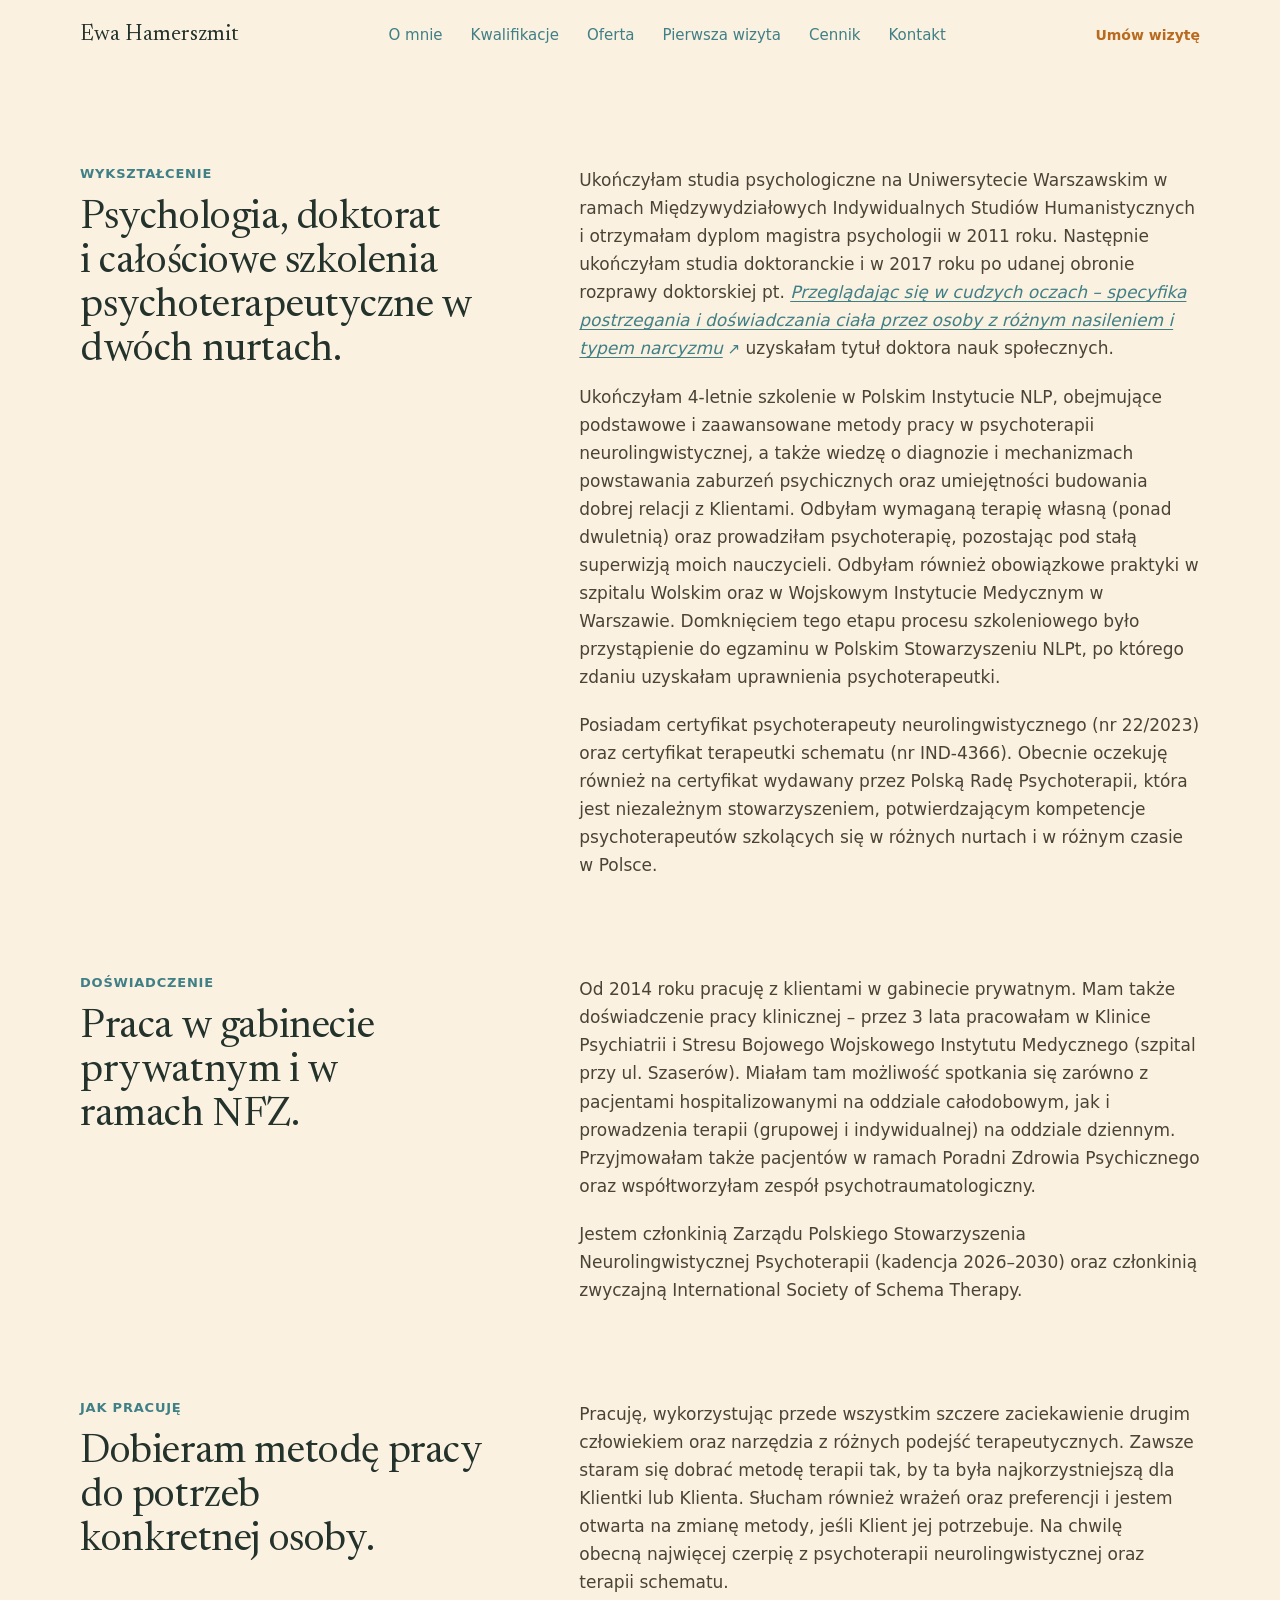
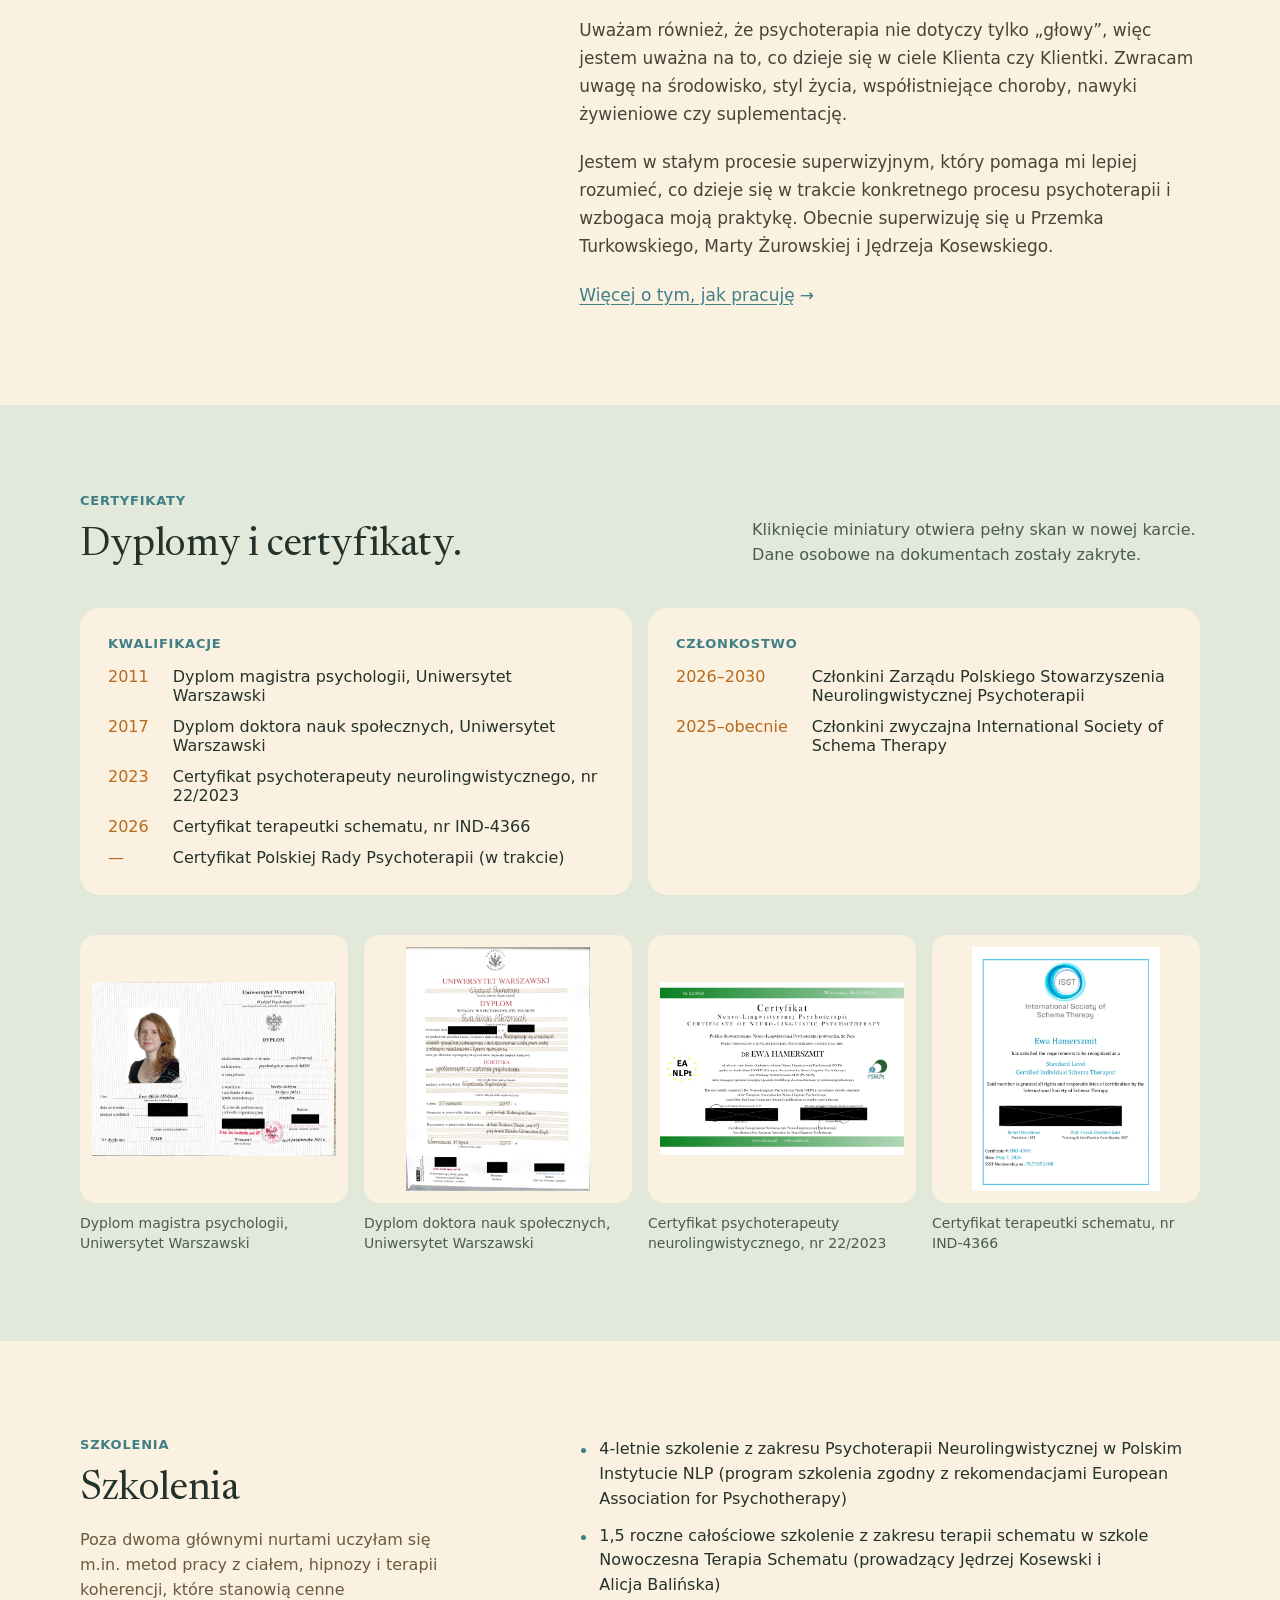
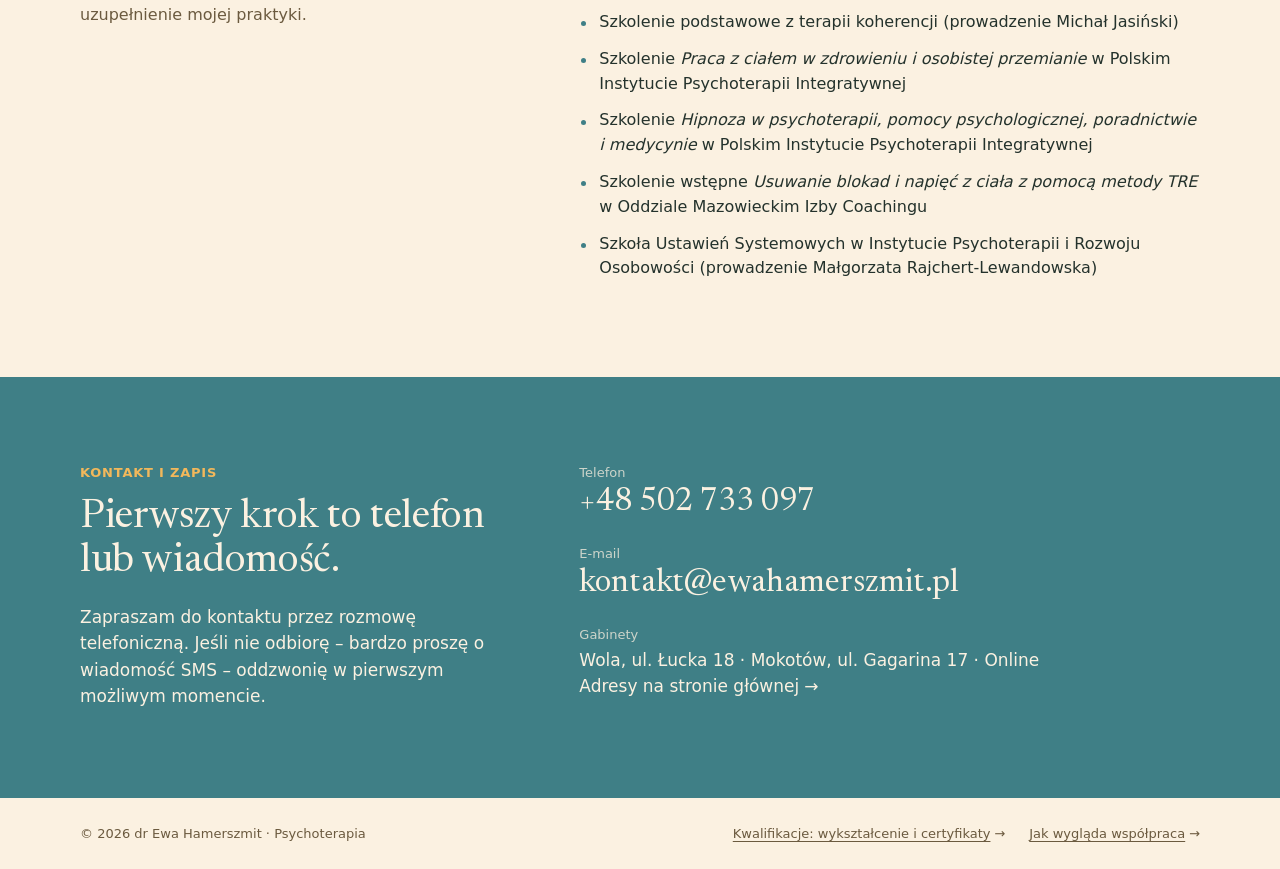
==== commit 632f10e1: "Menu: przywrócony link „O mnie” do sekcji na stronie głównej „O mnie” (→ index.html#o-mnie) wraca ja" ====
--- a/kwalifikacje.html
+++ b/kwalifikacje.html
@@ -74,9 +74,10 @@
     <a class="nav__logo" href="index.html">Ewa Hamerszmit</a>
 
     <ul class="nav__links" id="menu">
+      <li><a href="index.html#o-mnie">O mnie</a></li>
       <li><a href="kwalifikacje.html" aria-current="page">Kwalifikacje</a></li>
       <li><a href="index.html#oferta">Oferta</a></li>
-      <li><a href="wspolpraca.html">Pierwsza wizyta</a></li>
+      <li><a href="pierwsza-wizyta.html">Pierwsza wizyta</a></li>
       <li><a href="index.html#cennik">Cennik</a></li>
       <li><a href="index.html#gabinety">Kontakt</a></li>
     </ul>
@@ -268,7 +269,7 @@
   <span>© 2026 dr Ewa Hamerszmit · Psychoterapia</span>
   <nav class="footer__links" aria-label="Więcej informacji">
     <a class="link-page" href="kwalifikacje.html" aria-current="page">Kwalifikacje: wykształcenie i certyfikaty</a>
-    <a class="link-page" href="wspolpraca.html">Jak wygląda współpraca</a>
+    <a class="link-page" href="pierwsza-wizyta.html">Jak wygląda współpraca</a>
   </nav>
 </footer>
 
--- a/css/styles.css
+++ b/css/styles.css
@@ -771,7 +771,7 @@
 }
 
 /* ==========================================================================
-   Podstrony: kwalifikacje.html, wspolpraca.html
+   Podstrony: kwalifikacje.html, pierwsza-wizyta.html
    Układ jak na stronie głównej: hero → sekcje .g2 → pas .band--mint → sekcje
    → pas .band--teal (kontakt). Poniżej tylko to, czego brakuje w klockach.
    ========================================================================== */
@@ -782,7 +782,7 @@
 
 .about__body .bullets { gap: 8px; }
 
-/* wspolpraca.html — spis treści pod leadem w nagłówku strony */
+/* pierwsza-wizyta.html — spis treści pod leadem w nagłówku strony */
 .toc {
   display: flex;
   flex-wrap: wrap;
@@ -793,7 +793,7 @@
 .toc a { color: var(--teal); text-underline-offset: 3px; }
 .toc a:hover { color: var(--cta-hover); }
 
-/* wspolpraca.html — kilka akapitów w jednym kroku, notka „Wsparcie psychologiczne” pod krokami */
+/* pierwsza-wizyta.html — kilka akapitów w jednym kroku, notka „Wsparcie psychologiczne” pod krokami */
 .step__text + .step__text { margin-top: 10px; }
 .card--row { background: var(--row); margin-top: 32px; }
 .card--row .card__text { color: var(--body); }
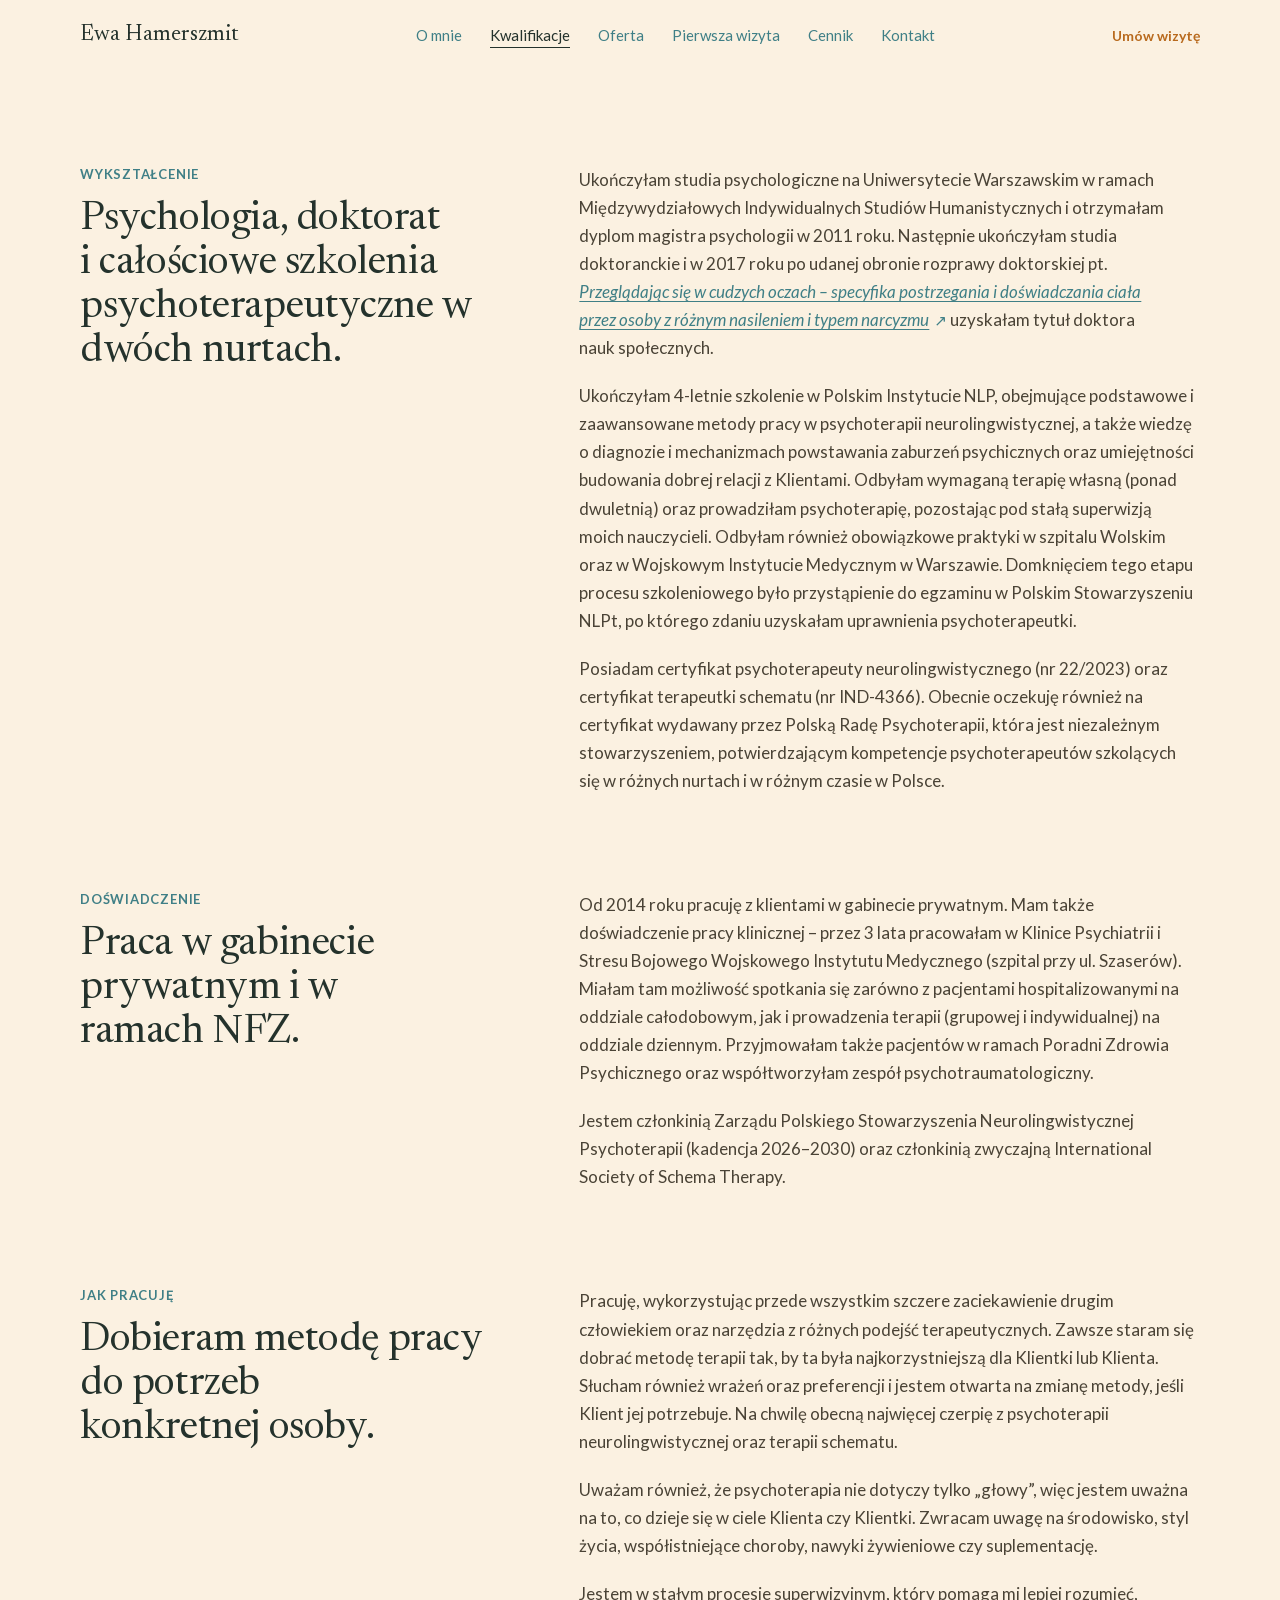
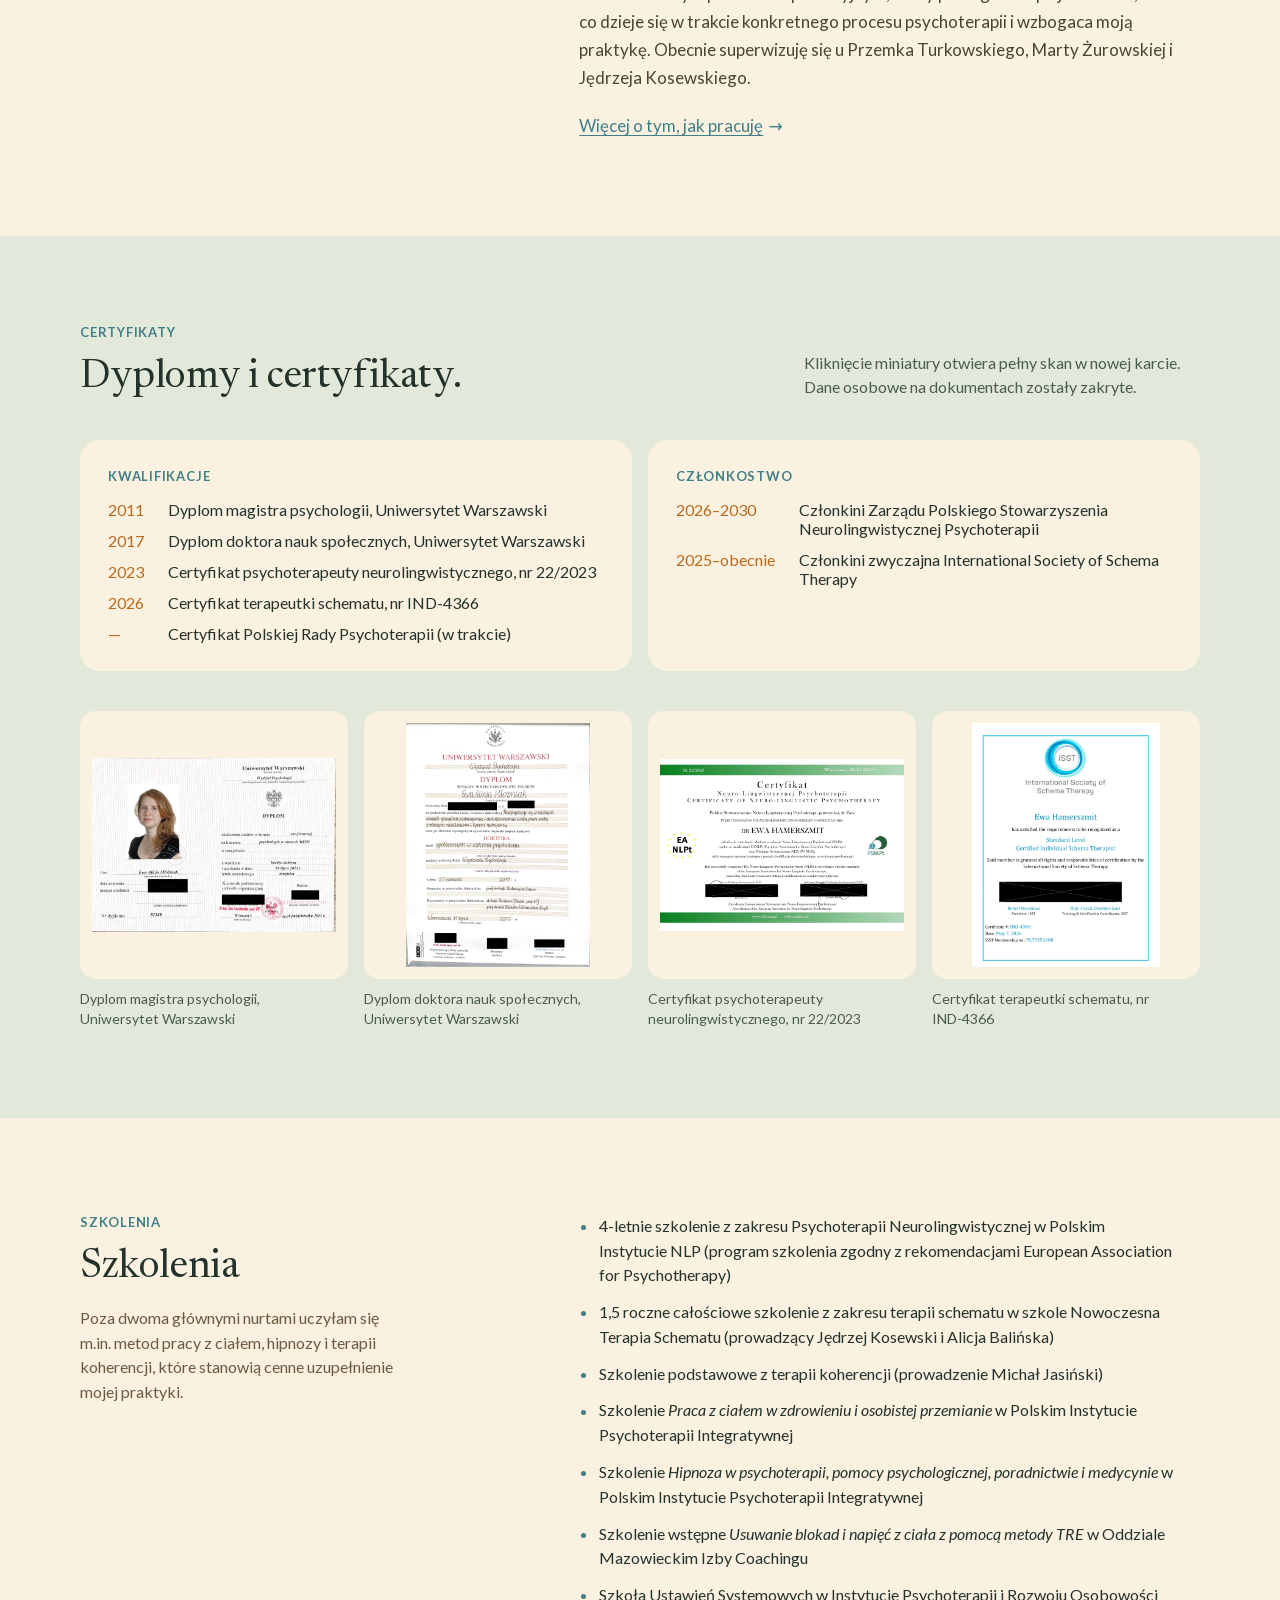
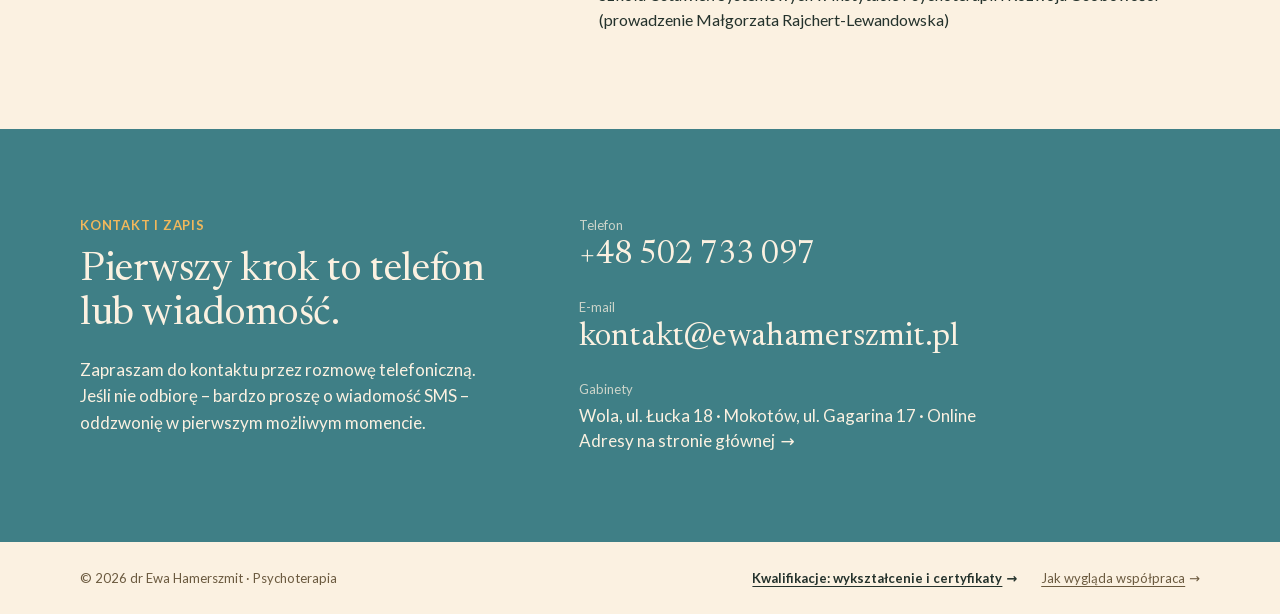
==== commit 5e28635e: "Font tekstu: Lato zamiast Figtree Figtree miał strome, wysokie znaki diakrytyczne (ś, ć, ż), które p" ====
--- a/kwalifikacje.html
+++ b/kwalifikacje.html
@@ -22,7 +22,8 @@
 <link rel="icon" href="favicon.svg" type="image/svg+xml">
 
 <link rel="preload" href="fonts/newsreader-latin.woff2" as="font" type="font/woff2" crossorigin>
-<link rel="preload" href="fonts/figtree-latin.woff2" as="font" type="font/woff2" crossorigin>
+<link rel="preload" href="fonts/lato-400-latin.woff2" as="font" type="font/woff2" crossorigin>
+<link rel="preload" href="fonts/lato-400-latin-ext.woff2" as="font" type="font/woff2" crossorigin>
 <link rel="stylesheet" href="css/fonts.css">
 <link rel="stylesheet" href="css/styles.css">
 <script src="js/nav.js" defer></script>
--- a/css/fonts.css
+++ b/css/fonts.css
@@ -3,7 +3,8 @@
   Źródło: Google Fonts (licencja SIL Open Font License 1.1), pliki woff2 typu variable.
   - Newsreader: oś opsz 6..72 (optical size, włączana automatycznie przez font-optical-sizing: auto),
     wght 300..600, kroje normal i italic.
-  - Figtree: wght 400..600.
+  - Lato (proj. Łukasz Dziedzic, dopracowane polskie znaki): 400, 400 italic, 700 (pliki statyczne).
+    Lato na Google Fonts nie ma 500/600: w styles.css tekst bezszeryfowy używa tylko 400 i 700.
   Subsety: latin + latin-ext (polskie znaki ą ć ę ł ń ś ź ż są w latin-ext, „ó” w latin).
 */
 
@@ -47,22 +48,57 @@
   unicode-range: U+0000-00FF, U+0131, U+0152-0153, U+02BB-02BC, U+02C6, U+02DA, U+02DC, U+0304, U+0308, U+0329, U+2000-206F, U+20AC, U+2122, U+2191, U+2193, U+2212, U+2215, U+FEFF, U+FFFD;
 }
 
-/* Figtree — normal, latin-ext */
+/* Lato — normal 400, latin-ext */
 @font-face {
-  font-family: 'Figtree';
+  font-family: 'Lato';
   font-style: normal;
-  font-weight: 400 600;
+  font-weight: 400;
   font-display: swap;
-  src: url('../fonts/figtree-latin-ext.woff2') format('woff2');
-  unicode-range: U+0100-02BA, U+02BD-02C5, U+02C7-02CC, U+02CE-02D7, U+02DD-02FF, U+0304, U+0308, U+0329, U+1D00-1DBF, U+1E00-1E9F, U+1EF2-1EFF, U+2020, U+20A0-20AB, U+20AD-20C0, U+2113, U+2C60-2C7F, U+A720-A7FF;
+  src: url('../fonts/lato-400-latin-ext.woff2') format('woff2');
+  unicode-range: U+0100-02BA, U+02BD-02C5, U+02C7-02CC, U+02CE-02D7, U+02DD-02FF, U+0304, U+0308, U+0329, U+1D00-1DBF, U+1E00-1E9F, U+1EF2-1EFF, U+2020, U+20A0-20AB, U+20AD-20C4, U+2113, U+2C60-2C7F, U+A720-A7FF;
 }
-
-/* Figtree — normal, latin */
+/* Lato — normal 400, latin */
 @font-face {
-  font-family: 'Figtree';
+  font-family: 'Lato';
   font-style: normal;
-  font-weight: 400 600;
+  font-weight: 400;
   font-display: swap;
-  src: url('../fonts/figtree-latin.woff2') format('woff2');
+  src: url('../fonts/lato-400-latin.woff2') format('woff2');
   unicode-range: U+0000-00FF, U+0131, U+0152-0153, U+02BB-02BC, U+02C6, U+02DA, U+02DC, U+0304, U+0308, U+0329, U+2000-206F, U+20AC, U+2122, U+2191, U+2193, U+2212, U+2215, U+FEFF, U+FFFD;
 }
+/* Lato — normal 700, latin-ext */
+@font-face {
+  font-family: 'Lato';
+  font-style: normal;
+  font-weight: 700;
+  font-display: swap;
+  src: url('../fonts/lato-700-latin-ext.woff2') format('woff2');
+  unicode-range: U+0100-02BA, U+02BD-02C5, U+02C7-02CC, U+02CE-02D7, U+02DD-02FF, U+0304, U+0308, U+0329, U+1D00-1DBF, U+1E00-1E9F, U+1EF2-1EFF, U+2020, U+20A0-20AB, U+20AD-20C4, U+2113, U+2C60-2C7F, U+A720-A7FF;
+}
+/* Lato — normal 700, latin */
+@font-face {
+  font-family: 'Lato';
+  font-style: normal;
+  font-weight: 700;
+  font-display: swap;
+  src: url('../fonts/lato-700-latin.woff2') format('woff2');
+  unicode-range: U+0000-00FF, U+0131, U+0152-0153, U+02BB-02BC, U+02C6, U+02DA, U+02DC, U+0304, U+0308, U+0329, U+2000-206F, U+20AC, U+2122, U+2191, U+2193, U+2212, U+2215, U+FEFF, U+FFFD;
+}
+/* Lato — italic 400, latin-ext */
+@font-face {
+  font-family: 'Lato';
+  font-style: italic;
+  font-weight: 400;
+  font-display: swap;
+  src: url('../fonts/lato-italic-400-latin-ext.woff2') format('woff2');
+  unicode-range: U+0100-02BA, U+02BD-02C5, U+02C7-02CC, U+02CE-02D7, U+02DD-02FF, U+0304, U+0308, U+0329, U+1D00-1DBF, U+1E00-1E9F, U+1EF2-1EFF, U+2020, U+20A0-20AB, U+20AD-20C4, U+2113, U+2C60-2C7F, U+A720-A7FF;
+}
+/* Lato — italic 400, latin */
+@font-face {
+  font-family: 'Lato';
+  font-style: italic;
+  font-weight: 400;
+  font-display: swap;
+  src: url('../fonts/lato-italic-400-latin.woff2') format('woff2');
+  unicode-range: U+0000-00FF, U+0131, U+0152-0153, U+02BB-02BC, U+02C6, U+02DA, U+02DC, U+0304, U+0308, U+0329, U+2000-206F, U+20AC, U+2122, U+2191, U+2193, U+2212, U+2215, U+FEFF, U+FFFD;
+}
--- a/css/styles.css
+++ b/css/styles.css
@@ -24,7 +24,7 @@
   --line: #E6D6BC;            /* linie podziału */
 
   --serif: 'Newsreader', Georgia, 'Times New Roman', serif;
-  --sans: 'Figtree', system-ui, -apple-system, 'Segoe UI', Roboto, Arial, sans-serif;
+  --sans: 'Lato', system-ui, -apple-system, 'Segoe UI', Roboto, Arial, sans-serif;
 
   --container: 1120px;        /* szerokość treści (bez paddingu bocznego), jak w prototypie */
   --gutter: 32px;
@@ -85,7 +85,7 @@
   background: var(--teal);
   color: var(--bg);
   font-size: 15px;
-  font-weight: 600;
+  font-weight: 700;
   padding: 12px 20px;
   border-radius: 999px;
   text-decoration: none;
@@ -118,7 +118,7 @@
 .eyebrow {
   font-family: var(--sans);
   font-size: 13px;
-  font-weight: 600;
+  font-weight: 700;
   letter-spacing: .06em;
   line-height: normal;
   text-transform: uppercase;
@@ -182,6 +182,14 @@
   color: var(--teal);
 }
 .nav__links a { color: inherit; text-decoration: none; }
+/* Aktywny link: bieżąca podstrona (aria-current="page") albo sekcja strony głównej,
+   na której jest czytelnik (aria-current="location", ustawiane w js/nav.js). */
+.nav__links a[aria-current] {
+  color: var(--ink);
+  text-decoration: underline;
+  text-decoration-thickness: 1px;
+  text-underline-offset: 6px;
+}
 
 .nav__actions {
   display: flex;
@@ -191,7 +199,7 @@
 
 .nav__cta {
   font-size: 14px;
-  font-weight: 600;
+  font-weight: 700;
   color: var(--cta-hover);
   text-decoration: none;
   white-space: nowrap;
@@ -278,7 +286,7 @@
   background: var(--cta);
   color: var(--bg);
   font-size: 16px;
-  font-weight: 600;
+  font-weight: 700;
   padding: 16px 28px;
   border-radius: 999px;
   text-decoration: none;
@@ -424,7 +432,7 @@
 .step__title {
   font-family: var(--sans);
   font-size: 18px;
-  font-weight: 500;
+  font-weight: 700;
   margin: 0 0 6px;
 }
 .step__text {
@@ -476,7 +484,7 @@
   border-radius: 16px;
   padding: 22px 28px;
 }
-.price__name { font-size: 18px; font-weight: 500; }
+.price__name { font-size: 18px; font-weight: 700; }
 .price__meta { font-size: 14px; color: var(--muted); }
 .price__amount {
   font-family: var(--serif);
@@ -643,12 +651,12 @@
   color: var(--body);
   font-variant-numeric: tabular-nums;
 }
-.place__hours dd { margin: 0; color: var(--ink); font-weight: 500; }
+.place__hours dd { margin: 0; color: var(--ink); font-weight: 400; }
 .place__link {
   margin-top: auto;
   padding-top: 20px;
   font-size: 15px;
-  font-weight: 500;
+  font-weight: 400;
   color: var(--teal);
   text-underline-offset: 3px;
 }
@@ -699,7 +707,7 @@
   display: inline-block;
   margin-top: 24px;
   font-size: 15px;
-  font-weight: 500;
+  font-weight: 400;
   color: var(--teal);
   text-underline-offset: 3px;
 }
@@ -723,6 +731,7 @@
 .footer__links { display: flex; flex-wrap: wrap; gap: 8px 24px; }
 .footer__links a { color: inherit; text-underline-offset: 3px; }
 .footer__links a:hover { color: var(--teal); }
+.footer__links a[aria-current] { color: var(--ink); font-weight: 700; }
 
 /* ==========================================================================
    Responsywność
@@ -788,7 +797,7 @@
   flex-wrap: wrap;
   gap: 8px 28px;
   font-size: 15px;
-  font-weight: 500;
+  font-weight: 400;
 }
 .toc a { color: var(--teal); text-underline-offset: 3px; }
 .toc a:hover { color: var(--cta-hover); }
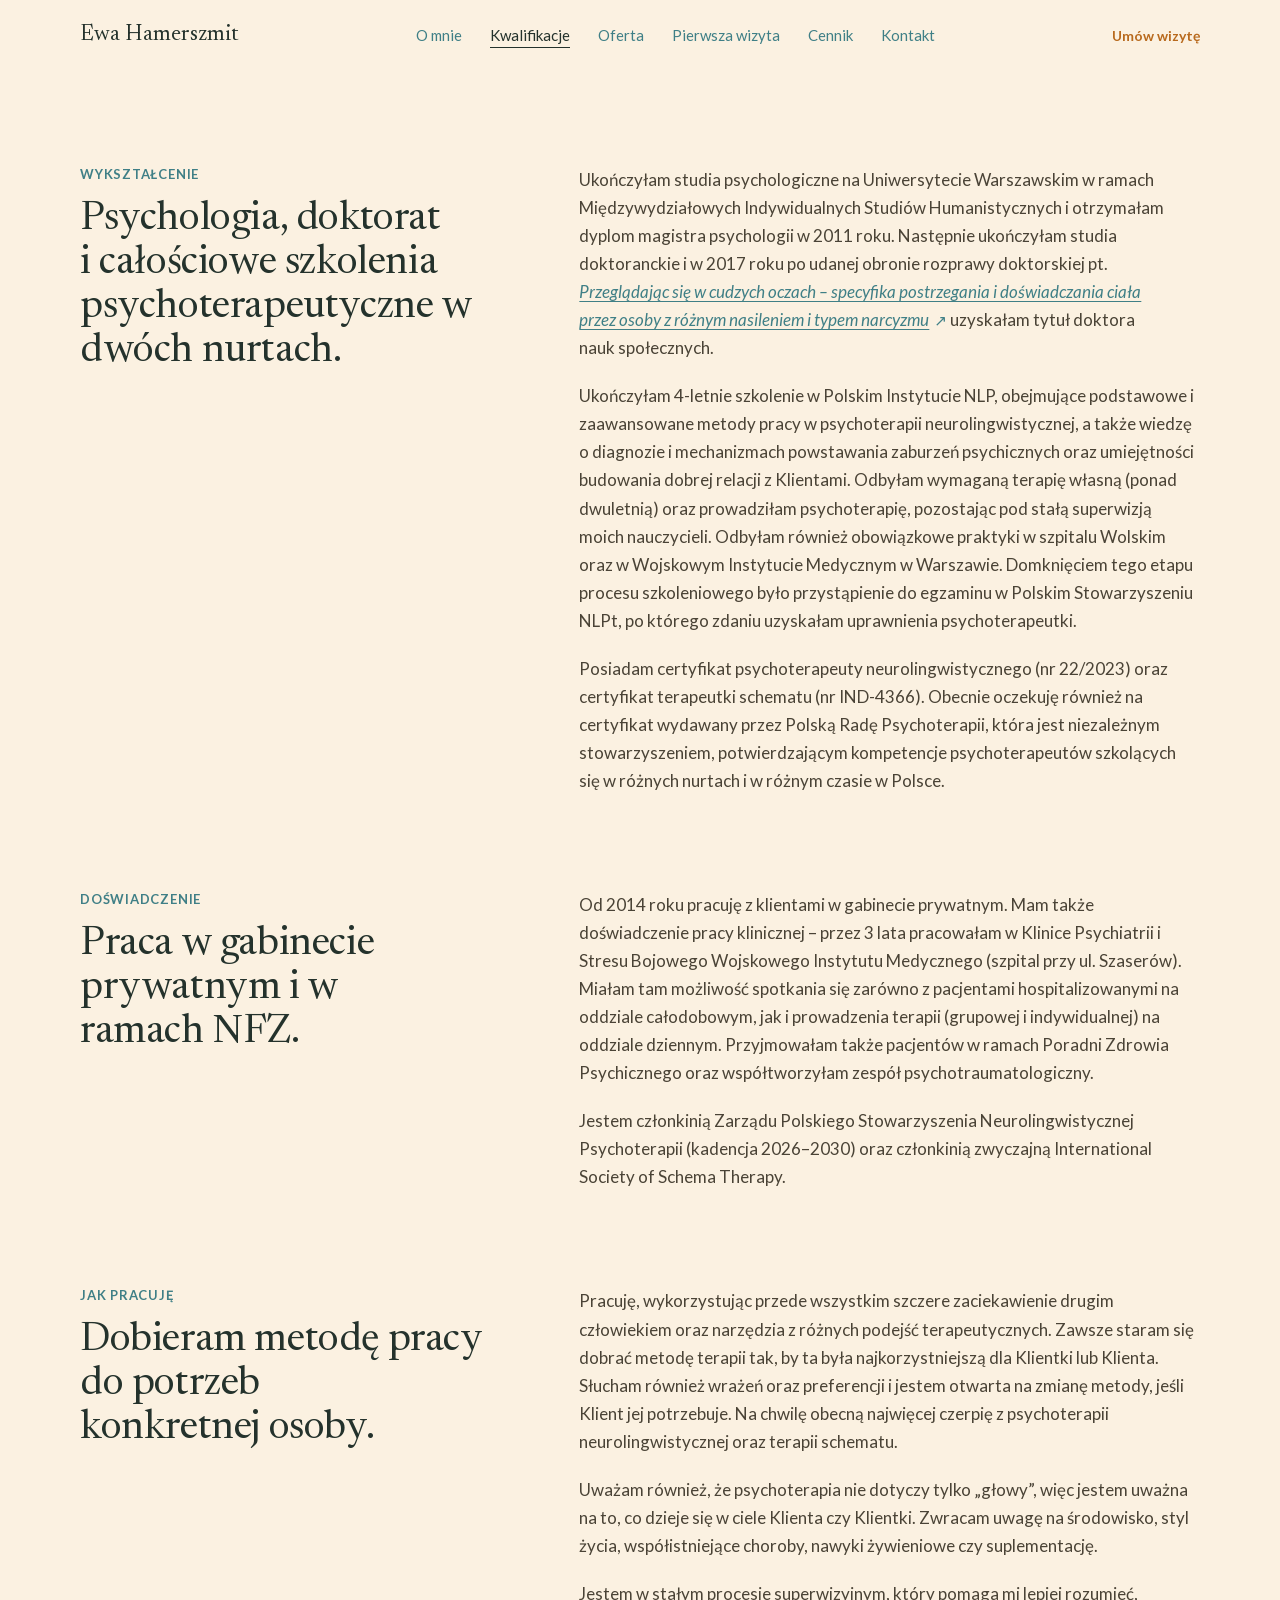
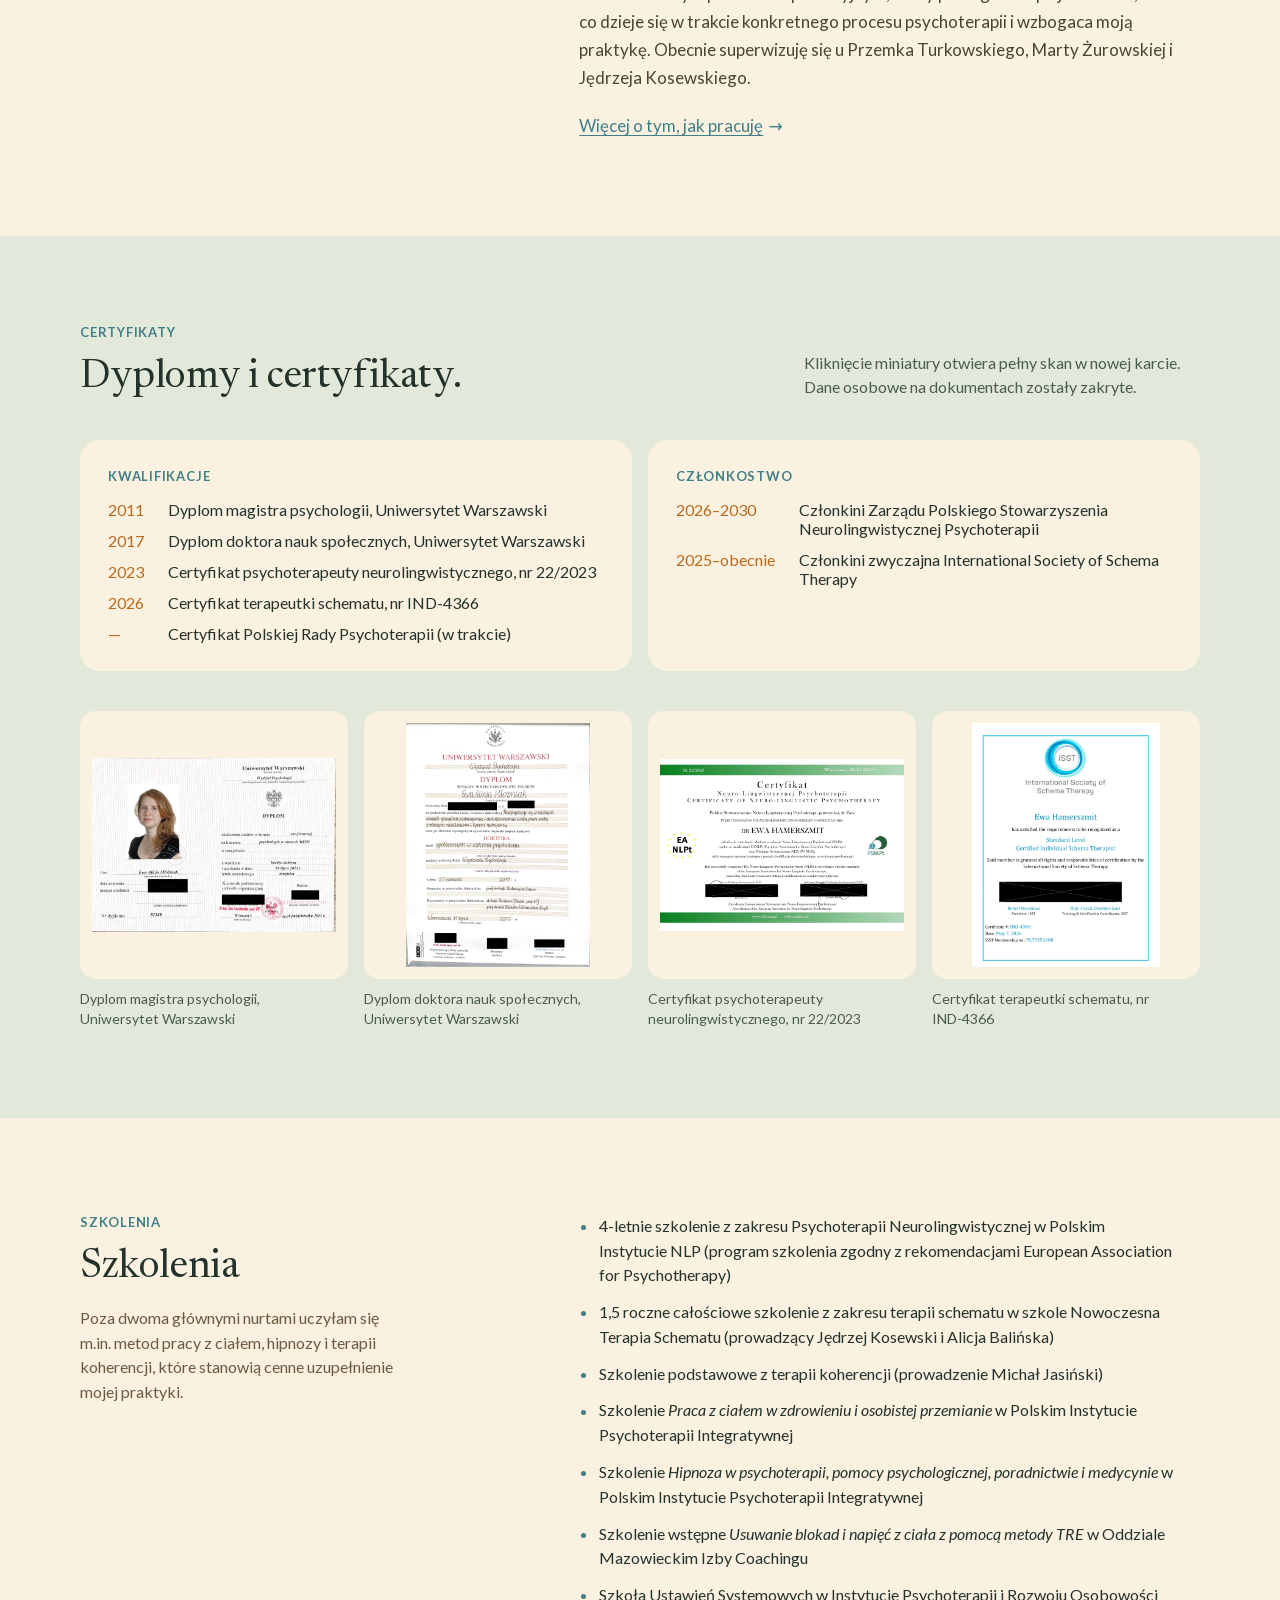
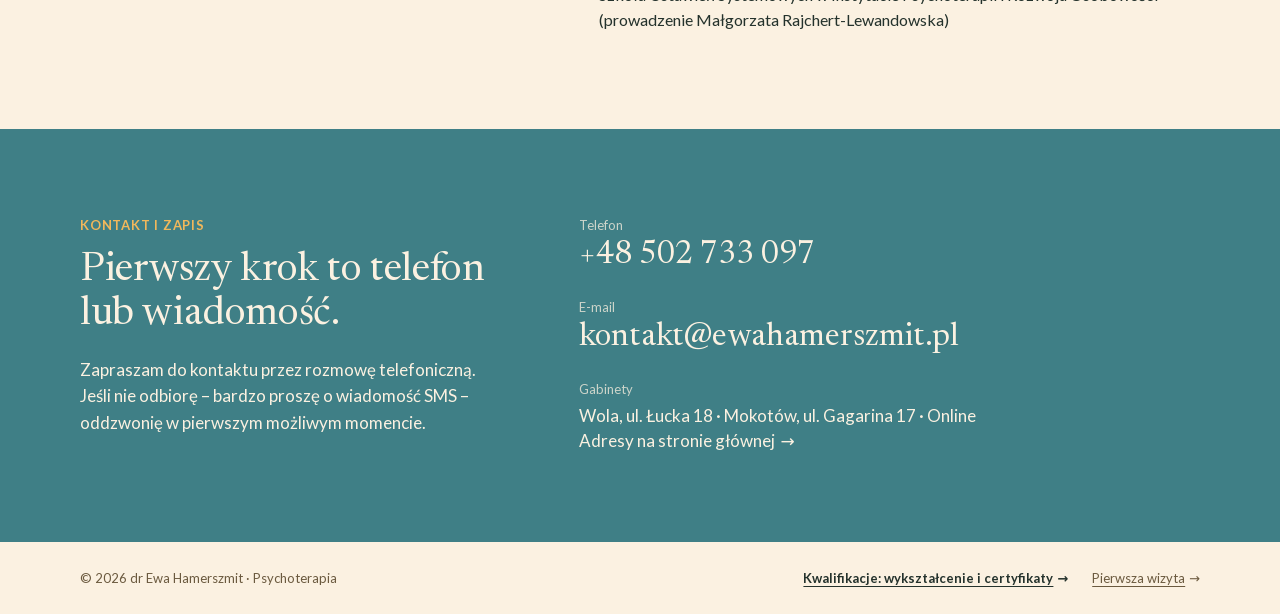
==== commit 65b80f42: "Stopka i tytuł podstrony: „Pierwsza wizyta” Link w stopce na wszystkich stronach, <title> i og:title" ====
--- a/kwalifikacje.html
+++ b/kwalifikacje.html
@@ -270,7 +270,7 @@
   <span>© 2026 dr Ewa Hamerszmit · Psychoterapia</span>
   <nav class="footer__links" aria-label="Więcej informacji">
     <a class="link-page" href="kwalifikacje.html" aria-current="page">Kwalifikacje: wykształcenie i certyfikaty</a>
-    <a class="link-page" href="pierwsza-wizyta.html">Jak wygląda współpraca</a>
+    <a class="link-page" href="pierwsza-wizyta.html">Pierwsza wizyta</a>
   </nav>
 </footer>
 
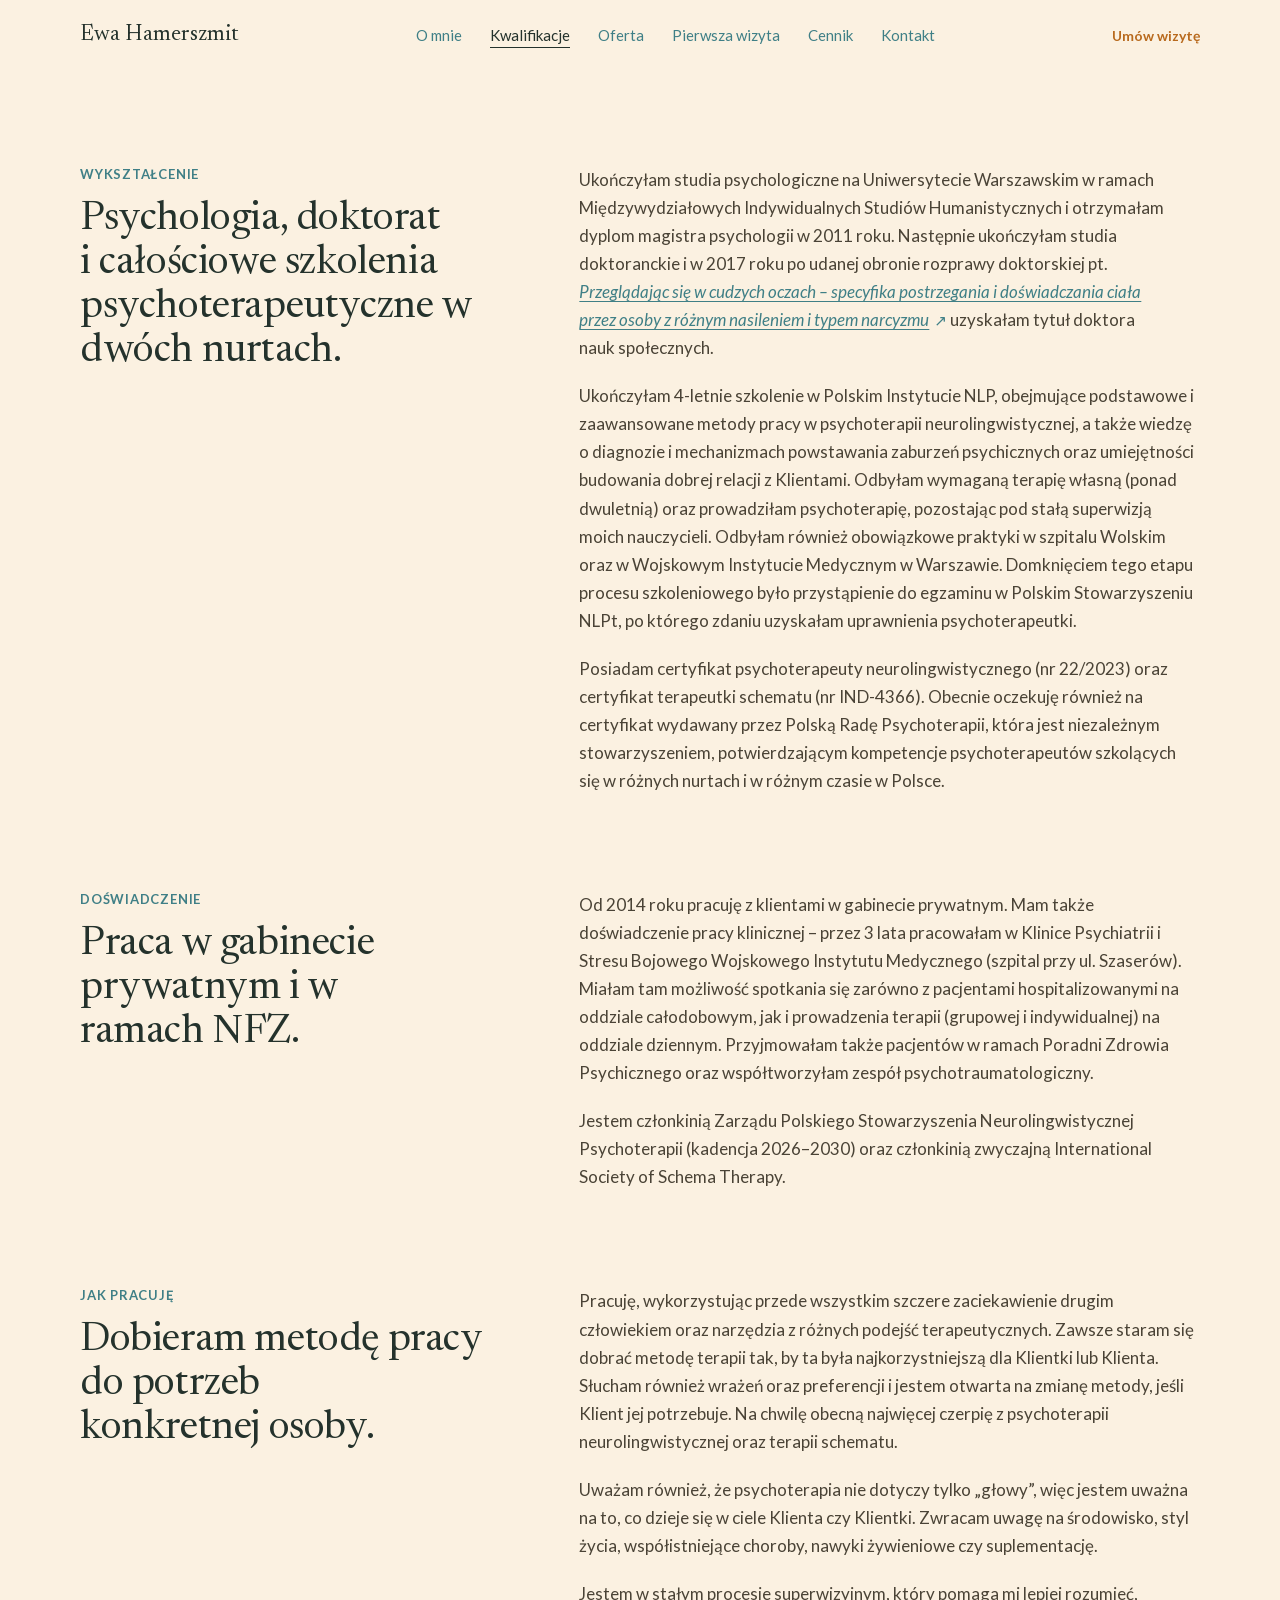
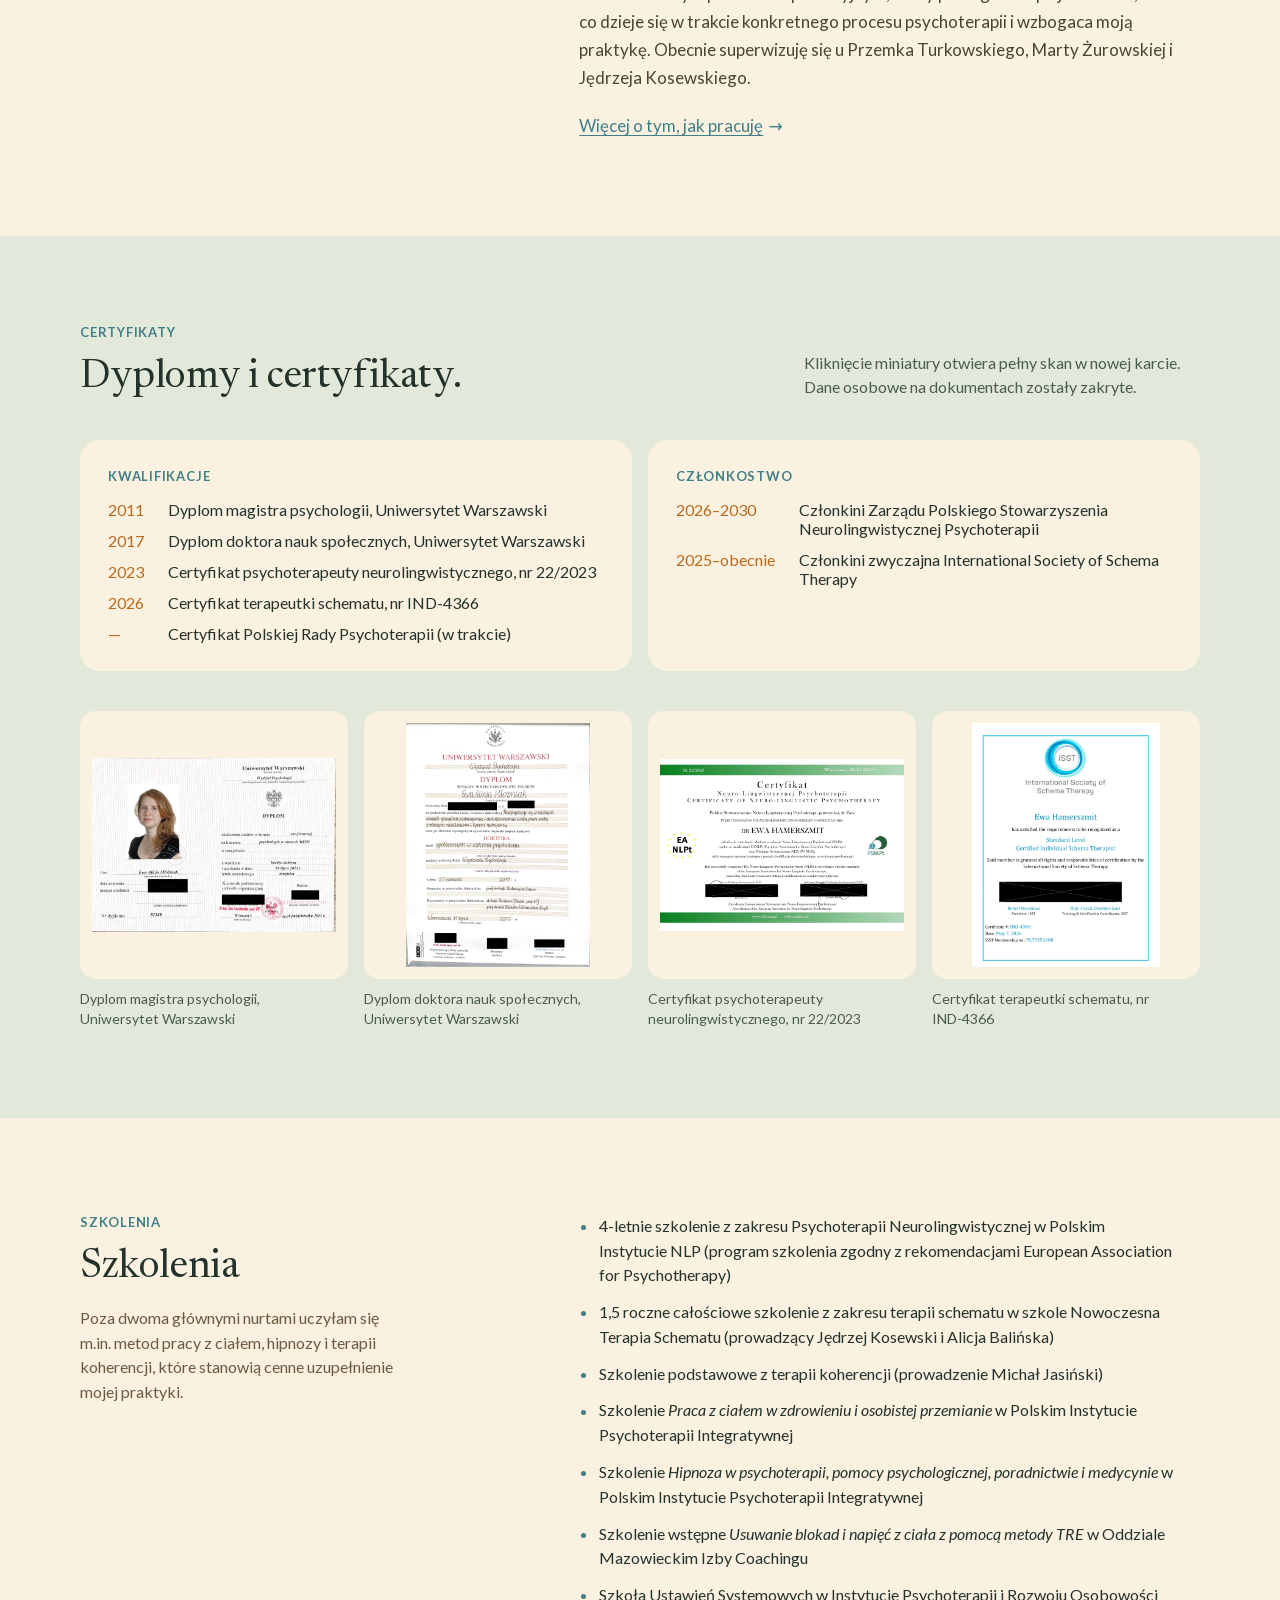
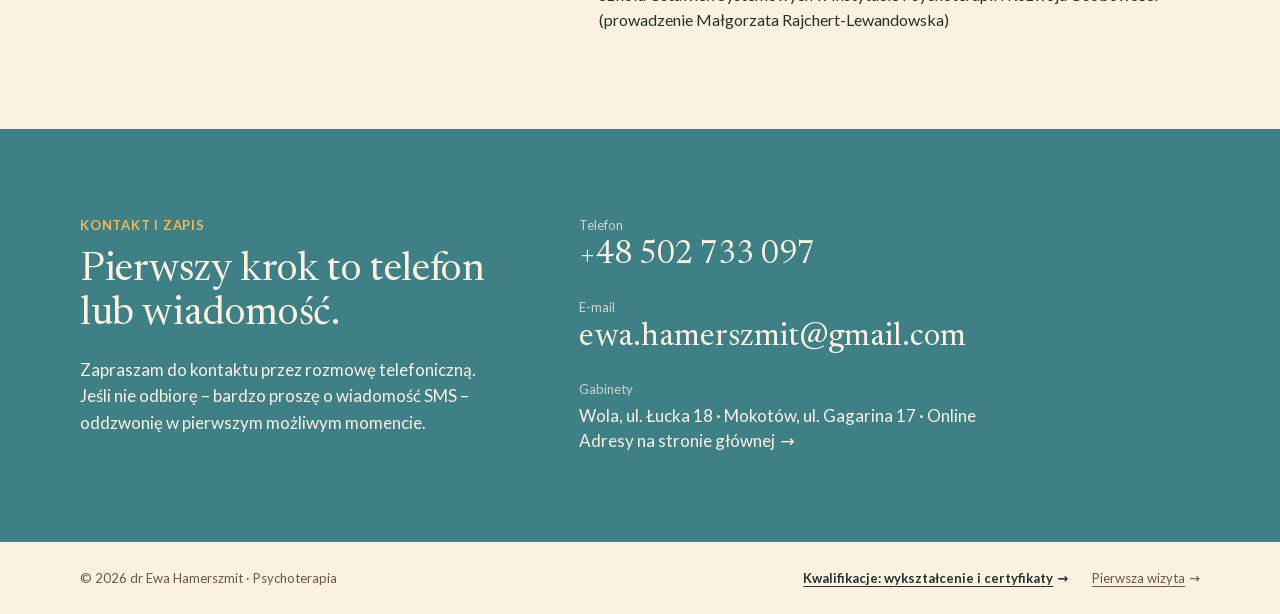
==== commit 8849a985: "E-mail na stronie: tymczasowo ewa.hamerszmit@gmail.com Zamiast nieistniejącego kontakt@ewahamerszmit" ====
--- a/kwalifikacje.html
+++ b/kwalifikacje.html
@@ -7,16 +7,17 @@
 <title>Kwalifikacje — dr Ewa Hamerszmit, psycholog i psychoterapeutka</title>
 <meta name="description" content="Wykształcenie, certyfikaty, szkolenia i doświadczenie kliniczne dr Ewy Hamerszmit, psycholog i psychoterapeutki (psychoterapia neurolingwistyczna, terapia schematu). Warszawa i online.">
 
-<!-- TODO: klientka — domena ewahamerszmit.pl jeszcze niekupiona (canonical, og:url, og:image, JSON-LD) -->
-<link rel="canonical" href="https://ewahamerszmit.pl/kwalifikacje.html">
+<link rel="canonical" href="https://ewa.hamerszmit.com/kwalifikacje.html">
 
 <meta property="og:type" content="profile">
 <meta property="og:locale" content="pl_PL">
 <meta property="og:title" content="Kwalifikacje — dr Ewa Hamerszmit, psycholog i psychoterapeutka">
 <meta property="og:description" content="Wykształcenie, certyfikaty, szkolenia i doświadczenie kliniczne. Psychoterapia neurolingwistyczna i terapia schematu, Warszawa i online.">
-<meta property="og:url" content="https://ewahamerszmit.pl/kwalifikacje.html">
-<meta property="og:image" content="https://ewahamerszmit.pl/og-image.png">
-<meta name="twitter:card" content="summary">
+<meta property="og:url" content="https://ewa.hamerszmit.com/kwalifikacje.html">
+<meta property="og:image" content="https://ewa.hamerszmit.com/og-image.jpg">
+<meta property="og:image:width" content="1200">
+<meta property="og:image:height" content="630">
+<meta name="twitter:card" content="summary_large_image">
 
 <meta name="theme-color" content="#FBF1E1">
 <link rel="icon" href="favicon.svg" type="image/svg+xml">
@@ -32,16 +33,16 @@
 {
   "@context": "https://schema.org",
   "@type": "ProfilePage",
-  "url": "https://ewahamerszmit.pl/kwalifikacje.html",
+  "url": "https://ewa.hamerszmit.com/kwalifikacje.html",
   "name": "Kwalifikacje — dr Ewa Hamerszmit",
   "inLanguage": "pl",
   "mainEntity": {
     "@type": "Person",
-    "@id": "https://ewahamerszmit.pl/#ewa-hamerszmit",
+    "@id": "https://ewa.hamerszmit.com/#ewa-hamerszmit",
     "name": "Ewa Hamerszmit",
     "honorificPrefix": "dr",
     "jobTitle": "Psycholog, psychoterapeutka",
-    "worksFor": { "@id": "https://ewahamerszmit.pl/#gabinet" },
+    "worksFor": { "@id": "https://ewa.hamerszmit.com/#gabinet" },
     "alumniOf": { "@type": "CollegeOrUniversity", "name": "Uniwersytet Warszawski" },
     "hasCredential": [
       {
@@ -253,8 +254,7 @@
         </div>
         <div>
           <div class="contact__label">E-mail</div>
-          <!-- TODO: klientka — domena do kupienia; ustawić przekierowanie na skrzynkę Gmail -->
-          <a class="contact__link contact__link--mail" href="mailto:kontakt@ewahamerszmit.pl">kontakt@ewahamerszmit.pl</a>
+          <a class="contact__link contact__link--mail" href="mailto:ewa.hamerszmit@gmail.com">ewa.hamerszmit<wbr>@gmail.com</a>
         </div>
         <div>
           <div class="contact__label">Gabinety</div>
